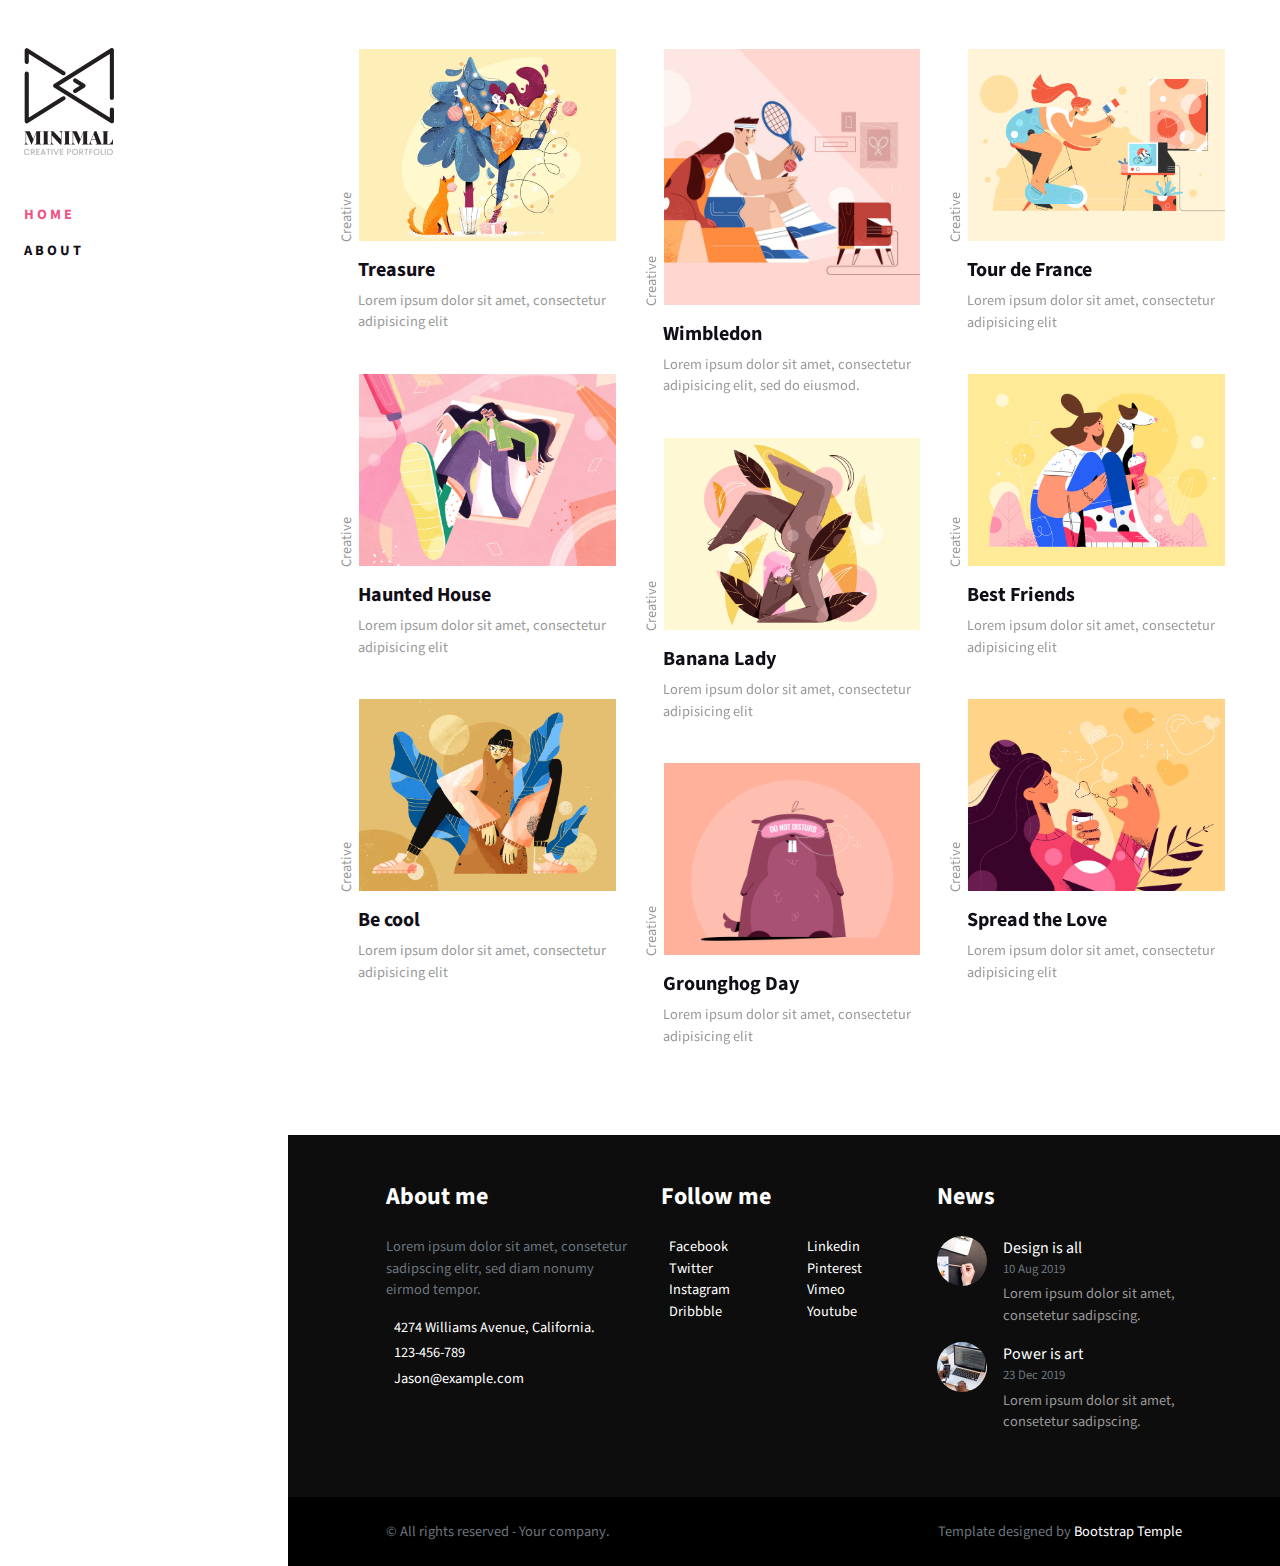
==== index.html @ 1a7828dc "Add files via upload" ====
<!DOCTYPE html>
<html>
  <head>
    <meta charset="utf-8">
    <meta http-equiv="X-UA-Compatible" content="IE=edge">
    <title>Minimal | Bootstrap portfolio template</title>
    <meta name="description" content="">
    <meta name="viewport" content="width=device-width, initial-scale=1">
    <meta name="robots" content="all,follow">
    <!-- Bootstrap CSS-->
    <link rel="stylesheet" href="vendor/bootstrap/css/bootstrap.min.css">
    <!-- Lightbox CSS-->
    <link rel="stylesheet" href="vendor/lightbox2/css/lightbox.min.css">
    <!-- Google fonts-->
    <link rel="stylesheet" href="https://fonts.googleapis.com/css?family=Source+Sans+Pro:400,700&amp;display=swap">
    <!-- theme stylesheet-->
    <link rel="stylesheet" href="css/style.default.css" id="theme-stylesheet">
    <!-- Custom stylesheet - for your changes-->
    <link rel="stylesheet" href="css/custom.css">
    <!-- Favicon-->
    <link rel="shortcut icon" href="img/favicon.png">
    <!-- Tweaks for older IEs--><!--[if lt IE 9]>
        <script src="https://oss.maxcdn.com/html5shiv/3.7.3/html5shiv.min.js"></script>
        <script src="https://oss.maxcdn.com/respond/1.4.2/respond.min.js"></script><![endif]-->
  </head>
  <body>
    <div class="sidebar">
      <div class="sidebar-inner d-flex flex-column">
        <div class="px-4 py-5"><a href="index.html"><img src="img/logo.svg" alt="" width="90"></a></div>
        <div class="sidebar-menu-holder flex-grow-1">
          <ul class="sidebar-menu list-unstyled">
            <li class="mb-2 pb-1">
              <!-- Link--><a class="sidebar-link h6 text-uppercase letter-spacing-2 font-weight-bold text-small active" href="index.html">Home</a>
            </li>
            <li class="mb-2 pb-1">
              <!-- Link--><a class="sidebar-link h6 text-uppercase letter-spacing-2 font-weight-bold text-small" href="about.html">About</a>
            </li>
          </ul>
        </div>
        <div class="px-4 py-3">
          <ul class="list-inline list-social mb-3">
            <li class="list-inline-item"><a class="reset-anchor" href="#"><i class="fab fa-facebook-f"></i></a></li>
            <li class="list-inline-item"><a class="reset-anchor" href="#"><i class="fab fa-twitter"></i></a></li>
            <li class="list-inline-item"><a class="reset-anchor" href="#"><i class="fab fa-instagram"></i></a></li>
            <li class="list-inline-item"><a class="reset-anchor" href="#"><i class="fab fa-linkedin"></i></a></li>
            <li class="list-inline-item"><a class="reset-anchor" href="#"><i class="fab fa-dribbble"></i></a></li>
            <li class="list-inline-item"><a class="reset-anchor" href="#"><i class="fas fa-envelope"></i></a></li>
          </ul>
        </div>
      </div>
    </div>
    <div class="page-holder">
      <div class="px-4 d-block d-lg-none">
        <!-- navbar-->
        <header class="header">
          <nav class="navbar navbar-expand-lg navbar-light px-0">
            <button class="navbar-toggler navbar-toggler-right text-sm text-uppercase" type="button" data-toggle="collapse" data-target="#navbarSupportedContent" aria-expanded="false" aria-label="Toggle navigation">
              <svg class="svg-icon svg-icon-heavy svg-icon-sm text-dark">
                <use xlink:href="#menu-hamburger-1"> </use>
              </svg>
            </button><a class="navbar-brand" href="index.html"><img src="img/logo.svg" alt="" width="50"></a>
          </nav>
        </header>
      </div>
      <div class="px-4 py-5">
        <div class="container-fluid">
          <div class="masonry-wrapper">
            <div class="col-lg-4 col-md-6 grid-item mb-4">
              <div class="listing-item">
                <div class="position-relative">
                  <ul class="list-inline listing-tags m-0">
                    <li class="list-inline-item"><a class="reset-anchor font-weight-normal text-gray text-small" href="detail.html">Creative</a></li>
                  </ul><a class="reset-anchor d-block listing-img-holder" href="detail.html"><img class="img-fluid" src="img/portfolio-1.jpg" alt="">
                    <p class="mb-0 text-primary small d-flex align-items-center listing-btn"> <span>Look inside</span>
                      <svg class="svg-icon text-primary svg-icon-sm ml-2">
                        <use xlink:href="#arrow-right-1"> </use>
                      </svg>
                    </p></a>
                </div>
                <div class="py-3"><a class="reset-anchor" href="detail.html">
                    <h2 class="h5 listing-item-heading">Treasure</h2></a>
                  <p class="text-small mb-0 listing-item-description">Lorem ipsum dolor sit amet, consectetur adipisicing elit</p>
                </div>
              </div>
            </div>
            <div class="col-lg-4 col-md-6 grid-item mb-4">
              <div class="listing-item">
                <div class="position-relative">
                  <ul class="list-inline listing-tags m-0">
                    <li class="list-inline-item"><a class="reset-anchor font-weight-normal text-gray text-small" href="detail.html">Creative</a></li>
                  </ul><a class="reset-anchor d-block listing-img-holder" href="detail.html"><img class="img-fluid" src="img/portfolio-2.jpg" alt="">
                    <p class="mb-0 text-primary small d-flex align-items-center listing-btn"> <span>Look inside</span>
                      <svg class="svg-icon text-primary svg-icon-sm ml-2">
                        <use xlink:href="#arrow-right-1"> </use>
                      </svg>
                    </p></a>
                </div>
                <div class="py-3"><a class="reset-anchor" href="detail.html">
                    <h2 class="h5 listing-item-heading">Wimbledon</h2></a>
                  <p class="text-small mb-0 listing-item-description">Lorem ipsum dolor sit amet, consectetur adipisicing elit, sed do eiusmod.</p>
                </div>
              </div>
            </div>
            <div class="col-lg-4 col-md-6 grid-item mb-4">
              <div class="listing-item">
                <div class="position-relative">
                  <ul class="list-inline listing-tags m-0">
                    <li class="list-inline-item"><a class="reset-anchor font-weight-normal text-gray text-small" href="detail.html">Creative</a></li>
                  </ul><a class="reset-anchor d-block listing-img-holder" href="detail.html"><img class="img-fluid" src="img/portfolio-3.jpg" alt="">
                    <p class="mb-0 text-primary small d-flex align-items-center listing-btn"> <span>Look inside</span>
                      <svg class="svg-icon text-primary svg-icon-sm ml-2">
                        <use xlink:href="#arrow-right-1"> </use>
                      </svg>
                    </p></a>
                </div>
                <div class="py-3"><a class="reset-anchor" href="detail.html">
                    <h2 class="h5 listing-item-heading">Tour de France</h2></a>
                  <p class="text-small mb-0 listing-item-description">Lorem ipsum dolor sit amet, consectetur adipisicing elit</p>
                </div>
              </div>
            </div>
            <div class="col-lg-4 col-md-6 grid-item mb-4">
              <div class="listing-item">
                <div class="position-relative">
                  <ul class="list-inline listing-tags m-0">
                    <li class="list-inline-item"><a class="reset-anchor font-weight-normal text-gray text-small" href="detail.html">Creative</a></li>
                  </ul><a class="reset-anchor d-block listing-img-holder" href="detail.html"><img class="img-fluid" src="img/portfolio-4.jpg" alt="">
                    <p class="mb-0 text-primary small d-flex align-items-center listing-btn"> <span>Look inside</span>
                      <svg class="svg-icon text-primary svg-icon-sm ml-2">
                        <use xlink:href="#arrow-right-1"> </use>
                      </svg>
                    </p></a>
                </div>
                <div class="py-3"><a class="reset-anchor" href="detail.html">
                    <h2 class="h5 listing-item-heading">Haunted House</h2></a>
                  <p class="text-small mb-0 listing-item-description">Lorem ipsum dolor sit amet, consectetur adipisicing elit</p>
                </div>
              </div>
            </div>
            <div class="col-lg-4 col-md-6 grid-item mb-4">
              <div class="listing-item">
                <div class="position-relative">
                  <ul class="list-inline listing-tags m-0">
                    <li class="list-inline-item"><a class="reset-anchor font-weight-normal text-gray text-small" href="detail.html">Creative</a></li>
                  </ul><a class="reset-anchor d-block listing-img-holder" href="detail.html"><img class="img-fluid" src="img/portfolio-5.jpg" alt="">
                    <p class="mb-0 text-primary small d-flex align-items-center listing-btn"> <span>Look inside</span>
                      <svg class="svg-icon text-primary svg-icon-sm ml-2">
                        <use xlink:href="#arrow-right-1"> </use>
                      </svg>
                    </p></a>
                </div>
                <div class="py-3"><a class="reset-anchor" href="detail.html">
                    <h2 class="h5 listing-item-heading">Best Friends</h2></a>
                  <p class="text-small mb-0 listing-item-description">Lorem ipsum dolor sit amet, consectetur adipisicing elit</p>
                </div>
              </div>
            </div>
            <div class="col-lg-4 col-md-6 grid-item mb-4">
              <div class="listing-item">
                <div class="position-relative">
                  <ul class="list-inline listing-tags m-0">
                    <li class="list-inline-item"><a class="reset-anchor font-weight-normal text-gray text-small" href="detail.html">Creative</a></li>
                  </ul><a class="reset-anchor d-block listing-img-holder" href="detail.html"><img class="img-fluid" src="img/portfolio-6.jpg" alt="">
                    <p class="mb-0 text-primary small d-flex align-items-center listing-btn"> <span>Look inside</span>
                      <svg class="svg-icon text-primary svg-icon-sm ml-2">
                        <use xlink:href="#arrow-right-1"> </use>
                      </svg>
                    </p></a>
                </div>
                <div class="py-3"><a class="reset-anchor" href="detail.html">
                    <h2 class="h5 listing-item-heading">Banana Lady</h2></a>
                  <p class="text-small mb-0 listing-item-description">Lorem ipsum dolor sit amet, consectetur adipisicing elit</p>
                </div>
              </div>
            </div>
            <div class="col-lg-4 col-md-6 grid-item mb-4">
              <div class="listing-item">
                <div class="position-relative">
                  <ul class="list-inline listing-tags m-0">
                    <li class="list-inline-item"><a class="reset-anchor font-weight-normal text-gray text-small" href="detail.html">Creative</a></li>
                  </ul><a class="reset-anchor d-block listing-img-holder" href="detail.html"><img class="img-fluid" src="img/portfolio-7.jpg" alt="">
                    <p class="mb-0 text-primary small d-flex align-items-center listing-btn"> <span>Look inside</span>
                      <svg class="svg-icon text-primary svg-icon-sm ml-2">
                        <use xlink:href="#arrow-right-1"> </use>
                      </svg>
                    </p></a>
                </div>
                <div class="py-3"><a class="reset-anchor" href="detail.html">
                    <h2 class="h5 listing-item-heading">Be cool</h2></a>
                  <p class="text-small mb-0 listing-item-description">Lorem ipsum dolor sit amet, consectetur adipisicing elit</p>
                </div>
              </div>
            </div>
            <div class="col-lg-4 col-md-6 grid-item mb-4">
              <div class="listing-item">
                <div class="position-relative">
                  <ul class="list-inline listing-tags m-0">
                    <li class="list-inline-item"><a class="reset-anchor font-weight-normal text-gray text-small" href="detail.html">Creative</a></li>
                  </ul><a class="reset-anchor d-block listing-img-holder" href="detail.html"><img class="img-fluid" src="img/portfolio-8.jpg" alt="">
                    <p class="mb-0 text-primary small d-flex align-items-center listing-btn"> <span>Look inside</span>
                      <svg class="svg-icon text-primary svg-icon-sm ml-2">
                        <use xlink:href="#arrow-right-1"> </use>
                      </svg>
                    </p></a>
                </div>
                <div class="py-3"><a class="reset-anchor" href="detail.html">
                    <h2 class="h5 listing-item-heading">Spread the Love</h2></a>
                  <p class="text-small mb-0 listing-item-description">Lorem ipsum dolor sit amet, consectetur adipisicing elit</p>
                </div>
              </div>
            </div>
            <div class="col-lg-4 col-md-6 grid-item mb-4">
              <div class="listing-item">
                <div class="position-relative">
                  <ul class="list-inline listing-tags m-0">
                    <li class="list-inline-item"><a class="reset-anchor font-weight-normal text-gray text-small" href="detail.html">Creative</a></li>
                  </ul><a class="reset-anchor d-block listing-img-holder" href="detail.html"><img class="img-fluid" src="img/portfolio-9.jpg" alt="">
                    <p class="mb-0 text-primary small d-flex align-items-center listing-btn"> <span>Look inside</span>
                      <svg class="svg-icon text-primary svg-icon-sm ml-2">
                        <use xlink:href="#arrow-right-1"> </use>
                      </svg>
                    </p></a>
                </div>
                <div class="py-3"><a class="reset-anchor" href="detail.html">
                    <h2 class="h5 listing-item-heading">Grounghog Day</h2></a>
                  <p class="text-small mb-0 listing-item-description">Lorem ipsum dolor sit amet, consectetur adipisicing elit</p>
                </div>
              </div>
            </div>
          </div>
        </div>
      </div>
      <footer class="text-muted" style="background: #0d0d0d">
        <div class="container-fluid py-5">
          <div class="row">
            <div class="col-lg-10 mx-auto">
              <div class="row">
                <div class="col-lg-4 mb-4 mb-lg-0">
                  <h2 class="h4 text-white mb-4">About me</h2>
                  <p class="text-small">Lorem ipsum dolor sit amet, consetetur sadipscing elitr, sed diam nonumy eirmod tempor.</p>
                  <ul class="list-unstyled text-small mb-0 text-white">
                    <li class="mb-1"><a class="reset-anchor" href="#"> <i class="fas fa-globe-americas text-muted mr-2 fa-fw"></i>4274  Williams Avenue, California.</a></li>
                    <li class="mb-1"><a class="reset-anchor" href="#"> <i class="fas fa-mobile text-muted mr-2 fa-fw"></i>123-456-789</a></li>
                    <li class="mb-1"><a class="reset-anchor" href="#"> <i class="fas fa-envelope text-muted mr-2 fa-fw"></i>Jason@example.com</a></li>
                  </ul>
                </div>
                <div class="col-lg-4 mb-4 mb-lg-0">               
                  <h2 class="h4 text-white mb-4">Follow me</h2>
                  <ul class="list-inline">
                    <div class="row text-white text-small">
                      <div class="col-6">
                        <ul class="list-unstyled">
                          <li><a class="reset-anchor" href="#"><i class="fab fa-facebook-f mr-2 mb-2 fa-fw"></i>Facebook</a></li>
                          <li><a class="reset-anchor" href="#"><i class="fab fa-twitter mr-2 mb-2 fa-fw"></i>Twitter</a></li>
                          <li><a class="reset-anchor" href="#"><i class="fab fa-instagram mr-2 mb-2 fa-fw"></i>Instagram</a></li>
                          <li><a class="reset-anchor" href="#"><i class="fab fa-dribbble mr-2 mb-2 fa-fw"></i>Dribbble</a></li>
                        </ul>
                      </div>
                      <div class="col-6">
                        <ul class="list-unstyled">
                          <li><a class="reset-anchor" href="#"><i class="fab fa-linkedin-in mr-2 mb-2 fa-fw"></i>Linkedin</a></li>
                          <li><a class="reset-anchor" href="#"><i class="fab fa-pinterest mr-2 mb-2 fa-fw"></i>Pinterest</a></li>
                          <li><a class="reset-anchor" href="#"><i class="fab fa-vimeo mr-2 mb-2 fa-fw"></i>Vimeo</a></li>
                          <li><a class="reset-anchor" href="#"><i class="fab fa-youtube mr-2 mb-2 fa-fw"></i>Youtube</a></li>
                        </ul>
                      </div>
                    </div>
                  </ul>
                </div>
                <div class="col-lg-4 mb-4 mb-lg-0">
                  <h2 class="h4 text-white mb-4">News</h2>
                  <ul class="list-unstyled mb-0">
                    <li><a class="reset-anchor" href="#"> 
                        <div class="media"><img class="rounded-circle" src="img/news-1.jpg" alt="" width="50">
                          <div class="ml-3 media-body">
                            <p class="text-white mb-0">Design is all</p>
                            <p class="small mb-1">10 Aug 2019</p>
                            <p class="text-gray text-small">Lorem ipsum dolor sit amet, consetetur sadipscing.</p>
                          </div>
                        </div></a></li>
                    <li><a class="reset-anchor" href="#"> 
                        <div class="media"><img class="rounded-circle" src="img/news-2.jpg" alt="" width="50">
                          <div class="ml-3 media-body">
                            <p class="text-white mb-0">Power is art</p>
                            <p class="small mb-1">23 Dec 2019</p>
                            <p class="text-gray text-small">Lorem ipsum dolor sit amet, consetetur sadipscing.</p>
                          </div>
                        </div></a></li>
                  </ul>
                </div>
              </div>
            </div>
          </div>
        </div>
        <div class="bg-dark py-4">
          <div class="container-fluid">
            <div class="row">
              <div class="col-lg-10 mx-auto">
                <div class="row text-white">
                  <div class="col-md-6 text-center text-md-left">
                    <p class="text-small mb-3 mb-md-0"><span class="text-muted">&copy; All rights reserved - Your company.</span></p>
                  </div>
                  <div class="col-md-6 text-center text-md-right">
                    <p class="text-small mb-0">
                      <!-- You are completely free to use this template for your personal use or as a work for your client as long as you keep the link at the template footer pointing to our partner and us.-->
                      <!-- If you would prefer removing the backlink from the theme footer, please purchase the attribution-free license at the theme page at https://bootstraptemple.com.                            --><span class="text-muted">Template designed by </span><a class="reset-anchor" href="https://bootstraptemple.com/p/minimal-bootstrap-creative-portfolio">Bootstrap Temple</a>
                    </p>
                  </div>
                </div>
              </div>
            </div>
          </div>
        </div>
      </footer>
    </div>
    <!-- JavaScript files-->
    <script src="vendor/jquery/jquery.min.js"></script>
    <script src="vendor/bootstrap/js/bootstrap.bundle.min.js"></script>
    <script src="vendor/masonry-layout/masonry.pkgd.min.js"></script>
    <script src="vendor/imagesloaded/imagesloaded.pkgd.min.js"></script>
    <script src="vendor/lightbox2/js/lightbox.min.js"></script>
    <script src="js/front.js"></script>
    <script>
      // ------------------------------------------------------- //
      //   Inject SVG Sprite - 
      //   see more here 
      //   https://css-tricks.com/ajaxing-svg-sprite/
      // ------------------------------------------------------ //
      function injectSvgSprite(path) {
      
          var ajax = new XMLHttpRequest();
          ajax.open("GET", path, true);
          ajax.send();
          ajax.onload = function(e) {
          var div = document.createElement("div");
          div.className = 'd-none';
          div.innerHTML = ajax.responseText;
          document.body.insertBefore(div, document.body.childNodes[0]);
          }
      }
      // this is set to BootstrapTemple website as you cannot 
      // inject local SVG sprite (using only 'icons/orion-svg-sprite.svg' path)
      // while using file:// protocol
      // pls don't forget to change to your domain :)
      injectSvgSprite('https://bootstraptemple.com/files/icons/orion-svg-sprite.svg'); 
      
    </script>
    <!-- FontAwesome CSS - loading as last, so it doesn't block rendering-->
    <link rel="stylesheet" href="https://use.fontawesome.com/releases/v5.7.1/css/all.css" integrity="sha384-fnmOCqbTlWIlj8LyTjo7mOUStjsKC4pOpQbqyi7RrhN7udi9RwhKkMHpvLbHG9Sr" crossorigin="anonymous">
  </body>
</html>
---- css/style.default.css ----
/*
=========================================
=========================================

   Minimal | Bootstrap portfolio template

=========================================
========================================= */
/*
*
* ==========================================
* GENERAL
* ==========================================
*
*/
.text-small {
  font-size: 0.9rem !important;
}

body {
  overflow-x: hidden;
}

.page-holder {
  width: calc(100% - $sidebar-width);
  margin-left: 18rem;
  min-height: 100vh;
  -webkit-transition: all 0.3s linear;
  transition: all 0.3s linear;
}

@media (max-width: 991.98px) {
  .page-holder {
    width: 100%;
    margin-left: 0;
  }
}

.page-holder.active {
  width: calc(100% - $sidebar-width);
  margin-left: 18rem;
}

/*
*
* ==========================================
* SIDEBAR
* ==========================================
*
*/
.sidebar {
  width: 18rem;
  height: 100vh;
  height: calc(var(--vh, 1vh) * 100);
  position: fixed;
  top: 0;
  left: 0;
  -webkit-transition: all 0.3s linear;
  transition: all 0.3s linear;
}

.sidebar-inner {
  width: 100%;
  height: 100%;
  background: white;
}

@media (max-width: 991.98px) {
  .sidebar {
    margin-left: -18rem;
  }
}

.sidebar.active {
  margin-left: 0;
}

.sidebar-link {
  padding: 0.7rem 1.5rem 0.2rem;
  color: #120e18;
  border-bottom-right-radius: 0;
  -webkit-transition: all 0.3s;
  transition: all 0.3s;
  position: relative;
}

.sidebar-link.active {
  color: #ef5285;
}

.sidebar-link.active, .sidebar-link.active:hover, .sidebar-link.active:focus {
  text-decoration: none;
}

.sidebar-link:hover, .sidebar-link:focus {
  text-decoration: none;
  background: white;
}

.listing-item {
  padding-left: 1rem;
}

.listing-item-description {
  color: #999;
}

.listing-item-heading {
  -webkit-transition: all 0.3s;
  transition: all 0.3s;
}

.listing-item .listing-tags {
  -webkit-transform: rotate(-90deg);
  transform: rotate(-90deg);
  -webkit-transform-origin: bottom left;
  transform-origin: bottom left;
  position: absolute;
  bottom: 0;
  left: 0;
}

.listing-item:hover .listing-img-holder::before {
  border: 10px solid white;
}

.listing-item:hover .listing-item-heading {
  color: #ef5285;
}

.listing-item:hover .listing-btn {
  -webkit-transform: none;
  transform: none;
  opacity: 1;
}

.listing-img-holder {
  position: relative;
}

.listing-img-holder::before {
  content: '';
  display: block;
  position: absolute;
  top: 0;
  right: 0;
  bottom: 0;
  left: 0;
  border: 1px solid white;
  -webkit-transition: all 0.3s;
  transition: all 0.3s;
}

.listing-img-holder .listing-btn {
  position: absolute;
  bottom: -1rem;
  right: 0.5rem;
  opacity: 0;
  -webkit-transition: all 0.3s;
  transition: all 0.3s;
  -webkit-transform: translate(-0.5rem, 0.5rem);
  transform: translate(-0.5rem, 0.5rem);
}

.social-share-link {
  border-radius: 30rem;
  background: #f8f9fa;
  height: 40px;
  padding: 0 16px 0 5px;
  display: block;
  display: -webkit-box;
  display: flex;
  -webkit-box-align: center;
  align-items: center;
  text-transform: uppercase;
  font-weight: bold;
  font-size: 0.9rem;
}

.social-share-link i {
  width: 30px;
  height: 30px;
  border-radius: 50%;
  background: white;
  display: -webkit-box;
  display: flex;
  -webkit-box-align: center;
  align-items: center;
  -webkit-box-pack: center;
  justify-content: center;
  font-weight: normal;
}

.social-share-link:hover {
  color: #fff;
}

.social-share-link.facebook:hover {
  background: #3b5999;
  color: #fff;
}

.social-share-link.facebook:hover i {
  color: #3b5999;
}

.social-share-link.twitter:hover {
  background: #55acee;
  color: #fff;
}

.social-share-link.twitter:hover i {
  color: #55acee;
}

.social-share-link.instagram:hover {
  background: #e4405f;
  color: #fff;
}

.social-share-link.instagram:hover i {
  color: #e4405f;
}

strong {
  font-weight: 700;
}

/*
* ===================================================
*    Custom Orion Icons
* ===================================================
*/
.svg-icon {
  width: 32px;
  height: 32px;
  vertical-align: text-bottom;
  stroke: currentColor;
  stroke-width: 3;
  --layer1: currentColor;
  --layer2: currentColor;
  --layer3: currentColor;
}

.svg-icon.svg-icon-light {
  stroke-width: 2;
}

.svg-icon.svg-icon-heavy {
  stroke-width: 4;
}

.svg-icon-big {
  width: 64px;
  height: 64px;
}

.svg-icon-sm {
  width: 24px;
  height: 24px;
}

/*
* ===================================================
*    Custom Bootstrapious Utils
* ===================================================
*/
/*
   Text utils
   ------------------------
*/
.text-uppercase {
  text-transform: uppercase;
  letter-spacing: 0.1em;
  letter-spacing: .1em;
}

.text-sm {
  font-size: 0.875rem;
}

.text-base {
  font-size: 1rem;
}

.text-lg {
  font-size: 1.25rem;
}

.text-shadow {
  text-shadow: 2px 2px 2px rgba(0, 0, 0, 0.1);
}

.text-shadow-primary {
  text-shadow: 2px 2px 2px rgba(239, 82, 133, 0.1);
}

.text-decoration-underline {
  text-decoration: underline;
}

.text-inherit {
  color: inherit;
}

/*
    Rounded corners - lg, sm
   ------------------------
*/
.rounded-lg {
  border-radius: 0.3rem;
}

.rounded-sm {
  border-radius: 0.2rem;
}

.rounded-xl {
  border-radius: 10rem;
}

/*
    Responsive borders - border-[breakpoint]
   ------------------------
*/
.border {
  border: 1px solid #dee2e6 !important;
}

@media (min-width: 576px) {
  .border-sm {
    border: 1px solid #dee2e6 !important;
  }
}

@media (min-width: 768px) {
  .border-md {
    border: 1px solid #dee2e6 !important;
  }
}

@media (min-width: 992px) {
  .border-lg {
    border: 1px solid #dee2e6 !important;
  }
}

@media (min-width: 1200px) {
  .border-xl {
    border: 1px solid #dee2e6 !important;
  }
}

/*
    Opacity helpers - .opacity-[1-9]
    ------------------------
*/
.opacity-1 {
  opacity: 0.1;
}

.opacity-2 {
  opacity: 0.2;
}

.opacity-3 {
  opacity: 0.3;
}

.opacity-4 {
  opacity: 0.4;
}

.opacity-5 {
  opacity: 0.5;
}

.opacity-6 {
  opacity: 0.6;
}

.opacity-7 {
  opacity: 0.7;
}

.opacity-8 {
  opacity: 0.8;
}

.opacity-9 {
  opacity: 0.9;
}

.opacity-10 {
  opacity: 1;
}

/*
    Z-index helpers - .z-index-[10-50]
    ------------------------
*/
.z-index-10 {
  z-index: 10;
}

.z-index-20 {
  z-index: 20;
}

.z-index-30 {
  z-index: 30;
}

.z-index-40 {
  z-index: 40;
}

.z-index-50 {
  z-index: 50;
}

/*
     Letter spacing helpers - .letter-spacing-[0-5]
    ------------------------
*/
.letter-spacing-0 {
  letter-spacing: 0 !important;
}

.letter-spacing-1 {
  letter-spacing: 0.1em;
}

.letter-spacing-2 {
  letter-spacing: 0.2em;
}

.letter-spacing-3 {
  letter-spacing: 0.3em;
}

.letter-spacing-4 {
  letter-spacing: 0.4em;
}

.letter-spacing-5 {
  letter-spacing: 0.5em;
}

/*
     Colours and backgrounds
    ------------------------
*/
.text-hover-primary {
  -webkit-transition: all 0.2s ease-in-out;
  transition: all 0.2s ease-in-out;
}

.text-hover-primary:focus, .text-hover-primary:hover {
  color: #ef5285 !important;
}

a.text-hover-primary {
  -webkit-transition: all 0.2s ease-in-out;
  transition: all 0.2s ease-in-out;
}

a.text-hover-primary:focus, a.text-hover-primary:hover {
  color: #ef5285 !important;
}

.bg-primary-light {
  background-color: #fdeaf0;
}

.border-primary {
  border-color: #ef5285 !important;
}

.text-hover-secondary {
  -webkit-transition: all 0.2s ease-in-out;
  transition: all 0.2s ease-in-out;
}

.text-hover-secondary:focus, .text-hover-secondary:hover {
  color: #6c757d !important;
}

a.text-hover-secondary {
  -webkit-transition: all 0.2s ease-in-out;
  transition: all 0.2s ease-in-out;
}

a.text-hover-secondary:focus, a.text-hover-secondary:hover {
  color: #6c757d !important;
}

.bg-secondary-light {
  background-color: #edeeef;
}

.border-secondary {
  border-color: #6c757d !important;
}

.text-hover-success {
  -webkit-transition: all 0.2s ease-in-out;
  transition: all 0.2s ease-in-out;
}

.text-hover-success:focus, .text-hover-success:hover {
  color: #28a745 !important;
}

a.text-hover-success {
  -webkit-transition: all 0.2s ease-in-out;
  transition: all 0.2s ease-in-out;
}

a.text-hover-success:focus, a.text-hover-success:hover {
  color: #28a745 !important;
}

.bg-success-light {
  background-color: #e5f4e9;
}

.border-success {
  border-color: #28a745 !important;
}

.text-hover-info {
  -webkit-transition: all 0.2s ease-in-out;
  transition: all 0.2s ease-in-out;
}

.text-hover-info:focus, .text-hover-info:hover {
  color: #17a2b8 !important;
}

a.text-hover-info {
  -webkit-transition: all 0.2s ease-in-out;
  transition: all 0.2s ease-in-out;
}

a.text-hover-info:focus, a.text-hover-info:hover {
  color: #17a2b8 !important;
}

.bg-info-light {
  background-color: #e3f4f6;
}

.border-info {
  border-color: #17a2b8 !important;
}

.text-hover-warning {
  -webkit-transition: all 0.2s ease-in-out;
  transition: all 0.2s ease-in-out;
}

.text-hover-warning:focus, .text-hover-warning:hover {
  color: #ffc107 !important;
}

a.text-hover-warning {
  -webkit-transition: all 0.2s ease-in-out;
  transition: all 0.2s ease-in-out;
}

a.text-hover-warning:focus, a.text-hover-warning:hover {
  color: #ffc107 !important;
}

.bg-warning-light {
  background-color: #fff8e1;
}

.border-warning {
  border-color: #ffc107 !important;
}

.text-hover-danger {
  -webkit-transition: all 0.2s ease-in-out;
  transition: all 0.2s ease-in-out;
}

.text-hover-danger:focus, .text-hover-danger:hover {
  color: #dc3545 !important;
}

a.text-hover-danger {
  -webkit-transition: all 0.2s ease-in-out;
  transition: all 0.2s ease-in-out;
}

a.text-hover-danger:focus, a.text-hover-danger:hover {
  color: #dc3545 !important;
}

.bg-danger-light {
  background-color: #fbe7e9;
}

.border-danger {
  border-color: #dc3545 !important;
}

.text-hover-light {
  -webkit-transition: all 0.2s ease-in-out;
  transition: all 0.2s ease-in-out;
}

.text-hover-light:focus, .text-hover-light:hover {
  color: #f8f9fa !important;
}

a.text-hover-light {
  -webkit-transition: all 0.2s ease-in-out;
  transition: all 0.2s ease-in-out;
}

a.text-hover-light:focus, a.text-hover-light:hover {
  color: #f8f9fa !important;
}

.bg-light-light {
  background-color: #fefefe;
}

.border-light {
  border-color: #f8f9fa !important;
}

.text-hover-dark {
  -webkit-transition: all 0.2s ease-in-out;
  transition: all 0.2s ease-in-out;
}

.text-hover-dark:focus, .text-hover-dark:hover {
  color: #000 !important;
}

a.text-hover-dark {
  -webkit-transition: all 0.2s ease-in-out;
  transition: all 0.2s ease-in-out;
}

a.text-hover-dark:focus, a.text-hover-dark:hover {
  color: #000 !important;
}

.bg-dark-light {
  background-color: #e0e0e0;
}

.border-dark {
  border-color: #000 !important;
}

.bg-gray-100 {
  background: #f8f9fa !important;
}

.text-gray-100 {
  color: #f8f9fa;
}

.bg-gray-200 {
  background: #e9ecef !important;
}

.text-gray-200 {
  color: #e9ecef;
}

.bg-gray-300 {
  background: #dee2e6 !important;
}

.text-gray-300 {
  color: #dee2e6;
}

.bg-gray-400 {
  background: #ced4da !important;
}

.text-gray-400 {
  color: #ced4da;
}

.bg-gray-500 {
  background: #adb5bd !important;
}

.text-gray-500 {
  color: #adb5bd;
}

.bg-gray-600 {
  background: #6c757d !important;
}

.text-gray-600 {
  color: #6c757d;
}

.bg-gray-700 {
  background: #495057 !important;
}

.text-gray-700 {
  color: #495057;
}

.bg-gray-800 {
  background: #343a40 !important;
}

.text-gray-800 {
  color: #343a40;
}

.bg-gray-900 {
  background: #212529 !important;
}

.text-gray-900 {
  color: #212529;
}

.badge-primary-light {
  color: #ef5285;
  background-color: #fdeaf0;
}

.badge-secondary-light {
  color: #6c757d;
  background-color: #edeeef;
}

.badge-success-light {
  color: #28a745;
  background-color: #e5f4e9;
}

.badge-info-light {
  color: #17a2b8;
  background-color: #e3f4f6;
}

.badge-warning-light {
  color: #ffc107;
  background-color: #fff8e1;
}

.badge-danger-light {
  color: #dc3545;
  background-color: #fbe7e9;
}

.badge-light-light {
  color: #f8f9fa;
  background-color: #fefefe;
}

.badge-dark-light {
  color: #000;
  background-color: #e0e0e0;
}

/*
     Transparent overlays
    ------------------------
*/
.overlay-content {
  position: relative;
  z-index: 20;
}

@media (min-width: 576px) {
  .light-overlay-sm,
  .overlay-hover-light-sm {
    position: relative;
  }
  .light-overlay-sm::after,
  .overlay-hover-light-sm::after {
    position: absolute;
    top: 0;
    left: 0;
    width: 100%;
    height: 100%;
    content: ' ';
    background: #fff;
  }
}

@media (min-width: 576px) {
  .overlay-hover-light-sm::after {
    -webkit-transition: opacity 0.15s linear;
    transition: opacity 0.15s linear;
    opacity: 0;
  }
}

@media (min-width: 576px) {
  .light-overlay-sm::after,
  .overlay-hover-light-sm:hover::after {
    opacity: .4;
  }
}

@media (min-width: 576px) {
  .light-overlay-sm-0::after,
  .overlay-hover-light-sm-0:hover::after {
    display: none;
  }
}

.dark-overlay-sm {
  position: relative;
}

@media (min-width: 576px) {
  .dark-overlay-sm::after {
    position: absolute;
    top: 0;
    left: 0;
    width: 100%;
    height: 100%;
    content: ' ';
    opacity: .4;
    background: #000;
  }
}

@media (min-width: 576px) {
  .dark-overlay-sm-0::after {
    display: none;
  }
}

@media (min-width: 768px) {
  .light-overlay-md,
  .overlay-hover-light-md {
    position: relative;
  }
  .light-overlay-md::after,
  .overlay-hover-light-md::after {
    position: absolute;
    top: 0;
    left: 0;
    width: 100%;
    height: 100%;
    content: ' ';
    background: #fff;
  }
}

@media (min-width: 768px) {
  .overlay-hover-light-md::after {
    -webkit-transition: opacity 0.15s linear;
    transition: opacity 0.15s linear;
    opacity: 0;
  }
}

@media (min-width: 768px) {
  .light-overlay-md::after,
  .overlay-hover-light-md:hover::after {
    opacity: .4;
  }
}

@media (min-width: 768px) {
  .light-overlay-md-0::after,
  .overlay-hover-light-md-0:hover::after {
    display: none;
  }
}

.dark-overlay-md {
  position: relative;
}

@media (min-width: 768px) {
  .dark-overlay-md::after {
    position: absolute;
    top: 0;
    left: 0;
    width: 100%;
    height: 100%;
    content: ' ';
    opacity: .4;
    background: #000;
  }
}

@media (min-width: 768px) {
  .dark-overlay-md-0::after {
    display: none;
  }
}

@media (min-width: 992px) {
  .light-overlay-lg,
  .overlay-hover-light-lg {
    position: relative;
  }
  .light-overlay-lg::after,
  .overlay-hover-light-lg::after {
    position: absolute;
    top: 0;
    left: 0;
    width: 100%;
    height: 100%;
    content: ' ';
    background: #fff;
  }
}

@media (min-width: 992px) {
  .overlay-hover-light-lg::after {
    -webkit-transition: opacity 0.15s linear;
    transition: opacity 0.15s linear;
    opacity: 0;
  }
}

@media (min-width: 992px) {
  .light-overlay-lg::after,
  .overlay-hover-light-lg:hover::after {
    opacity: .4;
  }
}

@media (min-width: 992px) {
  .light-overlay-lg-0::after,
  .overlay-hover-light-lg-0:hover::after {
    display: none;
  }
}

.dark-overlay-lg {
  position: relative;
}

@media (min-width: 992px) {
  .dark-overlay-lg::after {
    position: absolute;
    top: 0;
    left: 0;
    width: 100%;
    height: 100%;
    content: ' ';
    opacity: .4;
    background: #000;
  }
}

@media (min-width: 992px) {
  .dark-overlay-lg-0::after {
    display: none;
  }
}

@media (min-width: 1200px) {
  .light-overlay-xl,
  .overlay-hover-light-xl {
    position: relative;
  }
  .light-overlay-xl::after,
  .overlay-hover-light-xl::after {
    position: absolute;
    top: 0;
    left: 0;
    width: 100%;
    height: 100%;
    content: ' ';
    background: #fff;
  }
}

@media (min-width: 1200px) {
  .overlay-hover-light-xl::after {
    -webkit-transition: opacity 0.15s linear;
    transition: opacity 0.15s linear;
    opacity: 0;
  }
}

@media (min-width: 1200px) {
  .light-overlay-xl::after,
  .overlay-hover-light-xl:hover::after {
    opacity: .4;
  }
}

@media (min-width: 1200px) {
  .light-overlay-xl-0::after,
  .overlay-hover-light-xl-0:hover::after {
    display: none;
  }
}

.dark-overlay-xl {
  position: relative;
}

@media (min-width: 1200px) {
  .dark-overlay-xl::after {
    position: absolute;
    top: 0;
    left: 0;
    width: 100%;
    height: 100%;
    content: ' ';
    opacity: .4;
    background: #000;
  }
}

@media (min-width: 1200px) {
  .dark-overlay-xl-0::after {
    display: none;
  }
}

.light-overlay,
.overlay-hover-light {
  position: relative;
}

.light-overlay::after,
.overlay-hover-light::after {
  position: absolute;
  top: 0;
  left: 0;
  width: 100%;
  height: 100%;
  content: ' ';
  background: #fff;
}

.overlay-hover-light::after {
  -webkit-transition: opacity 0.15s linear;
  transition: opacity 0.15s linear;
  opacity: 0;
}

.light-overlay::after,
.overlay-hover-light:hover::after {
  opacity: .4;
}

.light-overlay-0::after,
.overlay-hover-light-0:hover::after {
  display: none;
}

.dark-overlay {
  position: relative;
}

.dark-overlay::after {
  position: absolute;
  top: 0;
  left: 0;
  width: 100%;
  height: 100%;
  content: ' ';
  opacity: .4;
  background: #000;
}

.dark-overlay-0::after {
  display: none;
}

/*
     Other
    ------------------------
*/
.overflow-visible {
  overflow: visible !important;
}

.shadow-0 {
  box-shadow: none !important;
}

.reset-anchor {
  color: inherit;
  -webkit-transition: all 0.3s;
  transition: all 0.3s;
}

.reset-anchor:hover, .reset-anchor:focus {
  color: #ef5285;
  text-decoration: none;
}

.text-gray {
  color: #999 !important;
}

/*

=====================
STYLE SWITCHER FOR DEMO
=====================

*/
#style-switch-button {
  position: fixed;
  bottom: 120px;
  left: 0px;
  border-radius: 0;
  z-index: 2;
}

#style-switch {
  width: 300px;
  padding: 20px;
  position: fixed;
  bottom: 160px;
  left: 0;
  background: #fff;
  border: solid 1px #ced4da;
  z-index: 2000;
}

#style-switch h4 {
  color: #495057;
}

/* ========================================= 
   
      THEMING OF THE BOOTSTRAP COMPONENTS           

   ========================================= 
   
    1 - NAVBAR
    2 - BUTTONS
    3 - TYPE
    4 - PAGINATION
    5 - UTILITIES
    6 - FORMS
    7 - CODE
    8 - NAV
    9 - CARD
    10 - DROPDOWNS
   
*/
/*
 * 1. NAVBAR
 */
.navbar {
  padding: 0.5rem 1rem;
}

.navbar-brand {
  display: inline-block;
  padding-top: 0.3125rem;
  padding-bottom: 0.3125rem;
  margin-right: 1rem;
  font-size: 1.25rem;
}

.navbar-toggler {
  padding: 0.25rem 0.75rem;
  font-size: 0.875rem;
  line-height: 1;
  border: 1px solid transparent;
  border-radius: 0.25rem;
}

.navbar-light .navbar-brand {
  color: rgba(0, 0, 0, 0.9);
}

.navbar-light .navbar-brand:hover, .navbar-light .navbar-brand:focus {
  color: rgba(0, 0, 0, 0.9);
}

.navbar-light .navbar-nav .nav-link {
  color: rgba(0, 0, 0, 0.5);
}

.navbar-light .navbar-nav .nav-link:hover, .navbar-light .navbar-nav .nav-link:focus {
  color: rgba(0, 0, 0, 0.7);
}

.navbar-light .navbar-nav .nav-link.disabled {
  color: rgba(0, 0, 0, 0.3);
}

.navbar-light .navbar-nav .show > .nav-link,
.navbar-light .navbar-nav .active > .nav-link,
.navbar-light .navbar-nav .nav-link.show,
.navbar-light .navbar-nav .nav-link.active {
  color: rgba(0, 0, 0, 0.9);
}

.navbar-light .navbar-toggler {
  color: rgba(0, 0, 0, 0.5);
  border-color: transparent;
}

.navbar-light .navbar-toggler-icon {
  background-image: url("data:image/svg+xml;charset=utf8,%3Csvg viewBox='0 0 30 30' xmlns='http://www.w3.org/2000/svg'%3E%3Cpath stroke='rgba(0, 0, 0, 0.5)' stroke-width='2' stroke-linecap='round' stroke-miterlimit='10' d='M4 7h22M4 15h22M4 23h22'/%3E%3C/svg%3E");
}

.navbar-light .navbar-text {
  color: rgba(0, 0, 0, 0.5);
}

.navbar-dark .navbar-brand {
  color: #fff;
}

.navbar-dark .navbar-brand:hover, .navbar-dark .navbar-brand:focus {
  color: #fff;
}

.navbar-dark .navbar-nav .nav-link {
  color: rgba(255, 255, 255, 0.5);
}

.navbar-dark .navbar-nav .nav-link:hover, .navbar-dark .navbar-nav .nav-link:focus {
  color: rgba(255, 255, 255, 0.75);
}

.navbar-dark .navbar-nav .nav-link.disabled {
  color: rgba(255, 255, 255, 0.25);
}

.navbar-dark .navbar-nav .show > .nav-link,
.navbar-dark .navbar-nav .active > .nav-link,
.navbar-dark .navbar-nav .nav-link.show,
.navbar-dark .navbar-nav .nav-link.active {
  color: #fff;
}

.navbar-dark .navbar-toggler {
  color: rgba(255, 255, 255, 0.5);
  border-color: rgba(255, 255, 255, 0.1);
}

.navbar-dark .navbar-toggler-icon {
  background-image: url("data:image/svg+xml;charset=utf8,%3Csvg viewBox='0 0 30 30' xmlns='http://www.w3.org/2000/svg'%3E%3Cpath stroke='rgba(255, 255, 255, 0.5)' stroke-width='2' stroke-linecap='round' stroke-miterlimit='10' d='M4 7h22M4 15h22M4 23h22'/%3E%3C/svg%3E");
}

.navbar-dark .navbar-text {
  color: rgba(255, 255, 255, 0.5);
}

/*
 * 2. BUTTONS
 */
.btn {
  font-weight: 400;
  border: 1px solid transparent;
  padding: 0.375rem 1.5rem;
  font-size: 1rem;
  line-height: 1.5;
  border-radius: 0.25rem;
  -webkit-transition: color 0.15s ease-in-out, background-color 0.15s ease-in-out, border-color 0.15s ease-in-out, box-shadow 0.15s ease-in-out;
  transition: color 0.15s ease-in-out, background-color 0.15s ease-in-out, border-color 0.15s ease-in-out, box-shadow 0.15s ease-in-out;
}

@media screen and (prefers-reduced-motion: reduce) {
  .btn {
    -webkit-transition: none;
    transition: none;
  }
}

.btn:focus, .btn.focus {
  box-shadow: 0 0 0 0.2rem rgba(239, 82, 133, 0.25);
}

.btn.disabled, .btn:disabled {
  opacity: 0.65;
}

.btn:not(:disabled):not(.disabled):active, .btn:not(:disabled):not(.disabled).active {
  background-image: none;
}

.btn-link {
  font-weight: 400;
  color: #ef5285;
}

.btn-link:hover {
  color: #e01557;
  text-decoration: underline;
}

.btn-link:focus, .btn-link.focus {
  text-decoration: underline;
}

.btn-link:disabled, .btn-link.disabled {
  color: #6c757d;
}

.btn-primary {
  color: #fff;
  background-color: #ef5285;
  border-color: #ef5285;
}

.btn-primary:hover {
  color: #fff;
  background-color: #ec2f6c;
  border-color: #eb2364;
}

.btn-primary:focus, .btn-primary.focus {
  box-shadow: 0 0 0 0.2rem rgba(239, 82, 133, 0.5);
}

.btn-primary.disabled, .btn-primary:disabled {
  color: #fff;
  background-color: #ef5285;
  border-color: #ef5285;
}

.btn-primary:not(:disabled):not(.disabled):active, .btn-primary:not(:disabled):not(.disabled).active,
.show > .btn-primary.dropdown-toggle {
  color: #fff;
  background-color: #eb2364;
  border-color: #ea185c;
}

.btn-primary:not(:disabled):not(.disabled):active:focus, .btn-primary:not(:disabled):not(.disabled).active:focus,
.show > .btn-primary.dropdown-toggle:focus {
  box-shadow: 0 0 0 0.2rem rgba(239, 82, 133, 0.5);
}

.btn-secondary {
  color: #fff;
  background-color: #6c757d;
  border-color: #6c757d;
}

.btn-secondary:hover {
  color: #fff;
  background-color: #5a6268;
  border-color: #545b62;
}

.btn-secondary:focus, .btn-secondary.focus {
  box-shadow: 0 0 0 0.2rem rgba(108, 117, 125, 0.5);
}

.btn-secondary.disabled, .btn-secondary:disabled {
  color: #fff;
  background-color: #6c757d;
  border-color: #6c757d;
}

.btn-secondary:not(:disabled):not(.disabled):active, .btn-secondary:not(:disabled):not(.disabled).active,
.show > .btn-secondary.dropdown-toggle {
  color: #fff;
  background-color: #545b62;
  border-color: #4e555b;
}

.btn-secondary:not(:disabled):not(.disabled):active:focus, .btn-secondary:not(:disabled):not(.disabled).active:focus,
.show > .btn-secondary.dropdown-toggle:focus {
  box-shadow: 0 0 0 0.2rem rgba(108, 117, 125, 0.5);
}

.btn-success {
  color: #fff;
  background-color: #28a745;
  border-color: #28a745;
}

.btn-success:hover {
  color: #fff;
  background-color: #218838;
  border-color: #1e7e34;
}

.btn-success:focus, .btn-success.focus {
  box-shadow: 0 0 0 0.2rem rgba(40, 167, 69, 0.5);
}

.btn-success.disabled, .btn-success:disabled {
  color: #fff;
  background-color: #28a745;
  border-color: #28a745;
}

.btn-success:not(:disabled):not(.disabled):active, .btn-success:not(:disabled):not(.disabled).active,
.show > .btn-success.dropdown-toggle {
  color: #fff;
  background-color: #1e7e34;
  border-color: #1c7430;
}

.btn-success:not(:disabled):not(.disabled):active:focus, .btn-success:not(:disabled):not(.disabled).active:focus,
.show > .btn-success.dropdown-toggle:focus {
  box-shadow: 0 0 0 0.2rem rgba(40, 167, 69, 0.5);
}

.btn-info {
  color: #fff;
  background-color: #17a2b8;
  border-color: #17a2b8;
}

.btn-info:hover {
  color: #fff;
  background-color: #138496;
  border-color: #117a8b;
}

.btn-info:focus, .btn-info.focus {
  box-shadow: 0 0 0 0.2rem rgba(23, 162, 184, 0.5);
}

.btn-info.disabled, .btn-info:disabled {
  color: #fff;
  background-color: #17a2b8;
  border-color: #17a2b8;
}

.btn-info:not(:disabled):not(.disabled):active, .btn-info:not(:disabled):not(.disabled).active,
.show > .btn-info.dropdown-toggle {
  color: #fff;
  background-color: #117a8b;
  border-color: #10707f;
}

.btn-info:not(:disabled):not(.disabled):active:focus, .btn-info:not(:disabled):not(.disabled).active:focus,
.show > .btn-info.dropdown-toggle:focus {
  box-shadow: 0 0 0 0.2rem rgba(23, 162, 184, 0.5);
}

.btn-warning {
  color: #212529;
  background-color: #ffc107;
  border-color: #ffc107;
}

.btn-warning:hover {
  color: #212529;
  background-color: #e0a800;
  border-color: #d39e00;
}

.btn-warning:focus, .btn-warning.focus {
  box-shadow: 0 0 0 0.2rem rgba(255, 193, 7, 0.5);
}

.btn-warning.disabled, .btn-warning:disabled {
  color: #212529;
  background-color: #ffc107;
  border-color: #ffc107;
}

.btn-warning:not(:disabled):not(.disabled):active, .btn-warning:not(:disabled):not(.disabled).active,
.show > .btn-warning.dropdown-toggle {
  color: #212529;
  background-color: #d39e00;
  border-color: #c69500;
}

.btn-warning:not(:disabled):not(.disabled):active:focus, .btn-warning:not(:disabled):not(.disabled).active:focus,
.show > .btn-warning.dropdown-toggle:focus {
  box-shadow: 0 0 0 0.2rem rgba(255, 193, 7, 0.5);
}

.btn-danger {
  color: #fff;
  background-color: #dc3545;
  border-color: #dc3545;
}

.btn-danger:hover {
  color: #fff;
  background-color: #c82333;
  border-color: #bd2130;
}

.btn-danger:focus, .btn-danger.focus {
  box-shadow: 0 0 0 0.2rem rgba(220, 53, 69, 0.5);
}

.btn-danger.disabled, .btn-danger:disabled {
  color: #fff;
  background-color: #dc3545;
  border-color: #dc3545;
}

.btn-danger:not(:disabled):not(.disabled):active, .btn-danger:not(:disabled):not(.disabled).active,
.show > .btn-danger.dropdown-toggle {
  color: #fff;
  background-color: #bd2130;
  border-color: #b21f2d;
}

.btn-danger:not(:disabled):not(.disabled):active:focus, .btn-danger:not(:disabled):not(.disabled).active:focus,
.show > .btn-danger.dropdown-toggle:focus {
  box-shadow: 0 0 0 0.2rem rgba(220, 53, 69, 0.5);
}

.btn-light {
  color: #212529;
  background-color: #f8f9fa;
  border-color: #f8f9fa;
}

.btn-light:hover {
  color: #212529;
  background-color: #e2e6ea;
  border-color: #dae0e5;
}

.btn-light:focus, .btn-light.focus {
  box-shadow: 0 0 0 0.2rem rgba(248, 249, 250, 0.5);
}

.btn-light.disabled, .btn-light:disabled {
  color: #212529;
  background-color: #f8f9fa;
  border-color: #f8f9fa;
}

.btn-light:not(:disabled):not(.disabled):active, .btn-light:not(:disabled):not(.disabled).active,
.show > .btn-light.dropdown-toggle {
  color: #212529;
  background-color: #dae0e5;
  border-color: #d3d9df;
}

.btn-light:not(:disabled):not(.disabled):active:focus, .btn-light:not(:disabled):not(.disabled).active:focus,
.show > .btn-light.dropdown-toggle:focus {
  box-shadow: 0 0 0 0.2rem rgba(248, 249, 250, 0.5);
}

.btn-dark {
  color: #fff;
  background-color: #000;
  border-color: #000;
}

.btn-dark:hover {
  color: #fff;
  background-color: black;
  border-color: black;
}

.btn-dark:focus, .btn-dark.focus {
  box-shadow: 0 0 0 0.2rem rgba(0, 0, 0, 0.5);
}

.btn-dark.disabled, .btn-dark:disabled {
  color: #fff;
  background-color: #000;
  border-color: #000;
}

.btn-dark:not(:disabled):not(.disabled):active, .btn-dark:not(:disabled):not(.disabled).active,
.show > .btn-dark.dropdown-toggle {
  color: #fff;
  background-color: black;
  border-color: black;
}

.btn-dark:not(:disabled):not(.disabled):active:focus, .btn-dark:not(:disabled):not(.disabled).active:focus,
.show > .btn-dark.dropdown-toggle:focus {
  box-shadow: 0 0 0 0.2rem rgba(0, 0, 0, 0.5);
}

.btn-outline-primary {
  color: #ef5285;
  background-color: transparent;
  background-image: none;
  border-color: #ef5285;
}

.btn-outline-primary:hover {
  color: #fff;
  background-color: #ef5285;
  border-color: #ef5285;
}

.btn-outline-primary:focus, .btn-outline-primary.focus {
  box-shadow: 0 0 0 0.2rem rgba(239, 82, 133, 0.5);
}

.btn-outline-primary.disabled, .btn-outline-primary:disabled {
  color: #ef5285;
  background-color: transparent;
}

.btn-outline-primary:not(:disabled):not(.disabled):active, .btn-outline-primary:not(:disabled):not(.disabled).active,
.show > .btn-outline-primary.dropdown-toggle {
  color: #fff;
  background-color: #ef5285;
  border-color: #ef5285;
}

.btn-outline-primary:not(:disabled):not(.disabled):active:focus, .btn-outline-primary:not(:disabled):not(.disabled).active:focus,
.show > .btn-outline-primary.dropdown-toggle:focus {
  box-shadow: 0 0 0 0.2rem rgba(239, 82, 133, 0.5);
}

.btn-outline-secondary {
  color: #6c757d;
  background-color: transparent;
  background-image: none;
  border-color: #6c757d;
}

.btn-outline-secondary:hover {
  color: #fff;
  background-color: #6c757d;
  border-color: #6c757d;
}

.btn-outline-secondary:focus, .btn-outline-secondary.focus {
  box-shadow: 0 0 0 0.2rem rgba(108, 117, 125, 0.5);
}

.btn-outline-secondary.disabled, .btn-outline-secondary:disabled {
  color: #6c757d;
  background-color: transparent;
}

.btn-outline-secondary:not(:disabled):not(.disabled):active, .btn-outline-secondary:not(:disabled):not(.disabled).active,
.show > .btn-outline-secondary.dropdown-toggle {
  color: #fff;
  background-color: #6c757d;
  border-color: #6c757d;
}

.btn-outline-secondary:not(:disabled):not(.disabled):active:focus, .btn-outline-secondary:not(:disabled):not(.disabled).active:focus,
.show > .btn-outline-secondary.dropdown-toggle:focus {
  box-shadow: 0 0 0 0.2rem rgba(108, 117, 125, 0.5);
}

.btn-outline-success {
  color: #28a745;
  background-color: transparent;
  background-image: none;
  border-color: #28a745;
}

.btn-outline-success:hover {
  color: #fff;
  background-color: #28a745;
  border-color: #28a745;
}

.btn-outline-success:focus, .btn-outline-success.focus {
  box-shadow: 0 0 0 0.2rem rgba(40, 167, 69, 0.5);
}

.btn-outline-success.disabled, .btn-outline-success:disabled {
  color: #28a745;
  background-color: transparent;
}

.btn-outline-success:not(:disabled):not(.disabled):active, .btn-outline-success:not(:disabled):not(.disabled).active,
.show > .btn-outline-success.dropdown-toggle {
  color: #fff;
  background-color: #28a745;
  border-color: #28a745;
}

.btn-outline-success:not(:disabled):not(.disabled):active:focus, .btn-outline-success:not(:disabled):not(.disabled).active:focus,
.show > .btn-outline-success.dropdown-toggle:focus {
  box-shadow: 0 0 0 0.2rem rgba(40, 167, 69, 0.5);
}

.btn-outline-info {
  color: #17a2b8;
  background-color: transparent;
  background-image: none;
  border-color: #17a2b8;
}

.btn-outline-info:hover {
  color: #fff;
  background-color: #17a2b8;
  border-color: #17a2b8;
}

.btn-outline-info:focus, .btn-outline-info.focus {
  box-shadow: 0 0 0 0.2rem rgba(23, 162, 184, 0.5);
}

.btn-outline-info.disabled, .btn-outline-info:disabled {
  color: #17a2b8;
  background-color: transparent;
}

.btn-outline-info:not(:disabled):not(.disabled):active, .btn-outline-info:not(:disabled):not(.disabled).active,
.show > .btn-outline-info.dropdown-toggle {
  color: #fff;
  background-color: #17a2b8;
  border-color: #17a2b8;
}

.btn-outline-info:not(:disabled):not(.disabled):active:focus, .btn-outline-info:not(:disabled):not(.disabled).active:focus,
.show > .btn-outline-info.dropdown-toggle:focus {
  box-shadow: 0 0 0 0.2rem rgba(23, 162, 184, 0.5);
}

.btn-outline-warning {
  color: #ffc107;
  background-color: transparent;
  background-image: none;
  border-color: #ffc107;
}

.btn-outline-warning:hover {
  color: #fff;
  background-color: #ffc107;
  border-color: #ffc107;
}

.btn-outline-warning:focus, .btn-outline-warning.focus {
  box-shadow: 0 0 0 0.2rem rgba(255, 193, 7, 0.5);
}

.btn-outline-warning.disabled, .btn-outline-warning:disabled {
  color: #ffc107;
  background-color: transparent;
}

.btn-outline-warning:not(:disabled):not(.disabled):active, .btn-outline-warning:not(:disabled):not(.disabled).active,
.show > .btn-outline-warning.dropdown-toggle {
  color: #212529;
  background-color: #ffc107;
  border-color: #ffc107;
}

.btn-outline-warning:not(:disabled):not(.disabled):active:focus, .btn-outline-warning:not(:disabled):not(.disabled).active:focus,
.show > .btn-outline-warning.dropdown-toggle:focus {
  box-shadow: 0 0 0 0.2rem rgba(255, 193, 7, 0.5);
}

.btn-outline-danger {
  color: #dc3545;
  background-color: transparent;
  background-image: none;
  border-color: #dc3545;
}

.btn-outline-danger:hover {
  color: #fff;
  background-color: #dc3545;
  border-color: #dc3545;
}

.btn-outline-danger:focus, .btn-outline-danger.focus {
  box-shadow: 0 0 0 0.2rem rgba(220, 53, 69, 0.5);
}

.btn-outline-danger.disabled, .btn-outline-danger:disabled {
  color: #dc3545;
  background-color: transparent;
}

.btn-outline-danger:not(:disabled):not(.disabled):active, .btn-outline-danger:not(:disabled):not(.disabled).active,
.show > .btn-outline-danger.dropdown-toggle {
  color: #fff;
  background-color: #dc3545;
  border-color: #dc3545;
}

.btn-outline-danger:not(:disabled):not(.disabled):active:focus, .btn-outline-danger:not(:disabled):not(.disabled).active:focus,
.show > .btn-outline-danger.dropdown-toggle:focus {
  box-shadow: 0 0 0 0.2rem rgba(220, 53, 69, 0.5);
}

.btn-outline-light {
  color: #f8f9fa;
  background-color: transparent;
  background-image: none;
  border-color: #f8f9fa;
}

.btn-outline-light:hover {
  color: #fff;
  background-color: #f8f9fa;
  border-color: #f8f9fa;
}

.btn-outline-light:focus, .btn-outline-light.focus {
  box-shadow: 0 0 0 0.2rem rgba(248, 249, 250, 0.5);
}

.btn-outline-light.disabled, .btn-outline-light:disabled {
  color: #f8f9fa;
  background-color: transparent;
}

.btn-outline-light:not(:disabled):not(.disabled):active, .btn-outline-light:not(:disabled):not(.disabled).active,
.show > .btn-outline-light.dropdown-toggle {
  color: #212529;
  background-color: #f8f9fa;
  border-color: #f8f9fa;
}

.btn-outline-light:not(:disabled):not(.disabled):active:focus, .btn-outline-light:not(:disabled):not(.disabled).active:focus,
.show > .btn-outline-light.dropdown-toggle:focus {
  box-shadow: 0 0 0 0.2rem rgba(248, 249, 250, 0.5);
}

.btn-outline-dark {
  color: #000;
  background-color: transparent;
  background-image: none;
  border-color: #000;
}

.btn-outline-dark:hover {
  color: #fff;
  background-color: #000;
  border-color: #000;
}

.btn-outline-dark:focus, .btn-outline-dark.focus {
  box-shadow: 0 0 0 0.2rem rgba(0, 0, 0, 0.5);
}

.btn-outline-dark.disabled, .btn-outline-dark:disabled {
  color: #000;
  background-color: transparent;
}

.btn-outline-dark:not(:disabled):not(.disabled):active, .btn-outline-dark:not(:disabled):not(.disabled).active,
.show > .btn-outline-dark.dropdown-toggle {
  color: #fff;
  background-color: #000;
  border-color: #000;
}

.btn-outline-dark:not(:disabled):not(.disabled):active:focus, .btn-outline-dark:not(:disabled):not(.disabled).active:focus,
.show > .btn-outline-dark.dropdown-toggle:focus {
  box-shadow: 0 0 0 0.2rem rgba(0, 0, 0, 0.5);
}

.btn-lg {
  padding: 0.5rem 2rem;
  font-size: 1.25rem;
  line-height: 1.5;
  border-radius: 0.3rem;
}

.btn-sm {
  padding: 0.25rem 1rem;
  font-size: 0.875rem;
  line-height: 1.5;
  border-radius: 0.2rem;
}

/*
 * 3. TYPE  
 */
body {
  font-family: "Source Sans Pro", sans-serif;
  font-size: 1rem;
  font-weight: 400;
  line-height: 1.5;
  color: #120e18;
  background-color: white;
}

a {
  color: #ef5285;
  text-decoration: none;
}

a:hover, a:focus {
  color: #e01557;
  text-decoration: underline;
}

h1,
h2,
h3,
h4,
h5,
h6,
.h1,
.h2,
.h3,
.h4,
.h5,
.h6 {
  margin-bottom: 0.5rem;
  font-family: inherit;
  font-weight: 700;
  line-height: 1.2;
  color: inherit;
}

h1,
.h1 {
  font-size: 2.5rem;
}

h2,
.h2 {
  font-size: 2rem;
}

h3,
.h3 {
  font-size: 1.75rem;
}

h4,
.h4 {
  font-size: 1.5rem;
}

h5,
.h5 {
  font-size: 1.25rem;
}

h6,
.h6 {
  font-size: 1rem;
}

.lead {
  font-size: 1.25rem;
  font-weight: 300;
}

.display-1 {
  font-size: 6rem;
  font-weight: 300;
  line-height: 1.2;
}

.display-2 {
  font-size: 5.5rem;
  font-weight: 300;
  line-height: 1.2;
}

.display-3 {
  font-size: 4.5rem;
  font-weight: 300;
  line-height: 1.2;
}

.display-4 {
  font-size: 3.5rem;
  font-weight: 300;
  line-height: 1.2;
}

hr {
  border-top: 1px solid rgba(0, 0, 0, 0.1);
}

small,
.small {
  font-size: 80%;
  font-weight: 400;
}

mark,
.mark {
  padding: 0.2em;
  background-color: #fcf8e3;
}

.blockquote {
  padding: 0.5rem 1rem;
  margin-bottom: 2rem;
  font-size: 1rem;
  border-left: 5px solid #ef5285;
}

.blockquote-footer {
  color: #adb5bd;
}

.blockquote-footer::before {
  content: "\2014 \00A0";
}

.text-primary {
  color: #ef5285 !important;
}

a.text-primary:hover, a.text-primary:focus {
  color: #eb2364 !important;
}

/*
 * 4. PAGINATION
 */
.page-item:first-child .page-link {
  border-top-left-radius: 0.25rem;
  border-bottom-left-radius: 0.25rem;
}

.page-item:last-child .page-link {
  border-top-right-radius: 0.25rem;
  border-bottom-right-radius: 0.25rem;
}

.page-item.active .page-link {
  color: #fff;
  background-color: #ef5285;
  border-color: #ef5285;
}

.page-item.disabled .page-link {
  color: #6c757d;
  background-color: #fff;
  border-color: #dee2e6;
}

.page-link {
  padding: 0.5rem 0.75rem;
  line-height: 1.25;
  color: #ef5285;
  background-color: #fff;
  border: 1px solid #dee2e6;
}

.page-link:hover {
  z-index: 2;
  color: #e01557;
  text-decoration: none;
  background-color: #e9ecef;
  border-color: #dee2e6;
}

.page-link:focus {
  z-index: 2;
  outline: 0;
  box-shadow: 0 0 0 0.2rem rgba(239, 82, 133, 0.25);
}

.pagination-lg .page-link {
  padding: 0.75rem 1.5rem;
  font-size: 1.25rem;
  line-height: 1.5;
}

.pagination-lg .page-item:first-child .page-link {
  border-top-left-radius: 0.3rem;
  border-bottom-left-radius: 0.3rem;
}

.pagination-lg .page-item:last-child .page-link {
  border-top-right-radius: 0.3rem;
  border-bottom-right-radius: 0.3rem;
}

.pagination-sm .page-link {
  padding: 0.25rem 0.5rem;
  font-size: 0.875rem;
  line-height: 1.5;
}

.pagination-sm .page-item:first-child .page-link {
  border-top-left-radius: 0.2rem;
  border-bottom-left-radius: 0.2rem;
}

.pagination-sm .page-item:last-child .page-link {
  border-top-right-radius: 0.2rem;
  border-bottom-right-radius: 0.2rem;
}

/*
* 5. UTILITIES
*/
.bg-primary {
  background-color: #ef5285 !important;
}

a.bg-primary:hover, a.bg-primary:focus,
button.bg-primary:hover,
button.bg-primary:focus {
  background-color: #eb2364 !important;
}

.bg-secondary {
  background-color: #6c757d !important;
}

a.bg-secondary:hover, a.bg-secondary:focus,
button.bg-secondary:hover,
button.bg-secondary:focus {
  background-color: #545b62 !important;
}

.bg-success {
  background-color: #28a745 !important;
}

a.bg-success:hover, a.bg-success:focus,
button.bg-success:hover,
button.bg-success:focus {
  background-color: #1e7e34 !important;
}

.bg-info {
  background-color: #17a2b8 !important;
}

a.bg-info:hover, a.bg-info:focus,
button.bg-info:hover,
button.bg-info:focus {
  background-color: #117a8b !important;
}

.bg-warning {
  background-color: #ffc107 !important;
}

a.bg-warning:hover, a.bg-warning:focus,
button.bg-warning:hover,
button.bg-warning:focus {
  background-color: #d39e00 !important;
}

.bg-danger {
  background-color: #dc3545 !important;
}

a.bg-danger:hover, a.bg-danger:focus,
button.bg-danger:hover,
button.bg-danger:focus {
  background-color: #bd2130 !important;
}

.bg-light {
  background-color: #f8f9fa !important;
}

a.bg-light:hover, a.bg-light:focus,
button.bg-light:hover,
button.bg-light:focus {
  background-color: #dae0e5 !important;
}

.bg-dark {
  background-color: #000 !important;
}

a.bg-dark:hover, a.bg-dark:focus,
button.bg-dark:hover,
button.bg-dark:focus {
  background-color: black !important;
}

.border-primary {
  border-color: #ef5285 !important;
}

.border-secondary {
  border-color: #6c757d !important;
}

.border-success {
  border-color: #28a745 !important;
}

.border-info {
  border-color: #17a2b8 !important;
}

.border-warning {
  border-color: #ffc107 !important;
}

.border-danger {
  border-color: #dc3545 !important;
}

.border-light {
  border-color: #f8f9fa !important;
}

.border-dark {
  border-color: #000 !important;
}

.text-primary {
  color: #ef5285 !important;
}

a.text-primary:hover, a.text-primary:focus {
  color: #eb2364 !important;
}

.text-secondary {
  color: #6c757d !important;
}

a.text-secondary:hover, a.text-secondary:focus {
  color: #545b62 !important;
}

.text-success {
  color: #28a745 !important;
}

a.text-success:hover, a.text-success:focus {
  color: #1e7e34 !important;
}

.text-info {
  color: #17a2b8 !important;
}

a.text-info:hover, a.text-info:focus {
  color: #117a8b !important;
}

.text-warning {
  color: #ffc107 !important;
}

a.text-warning:hover, a.text-warning:focus {
  color: #d39e00 !important;
}

.text-danger {
  color: #dc3545 !important;
}

a.text-danger:hover, a.text-danger:focus {
  color: #bd2130 !important;
}

.text-light {
  color: #f8f9fa !important;
}

a.text-light:hover, a.text-light:focus {
  color: #dae0e5 !important;
}

.text-dark {
  color: #000 !important;
}

a.text-dark:hover, a.text-dark:focus {
  color: black !important;
}

.badge-primary {
  color: #fff;
  background-color: #ef5285;
}

.badge-primary[href]:hover, .badge-primary[href]:focus {
  color: #fff;
  text-decoration: none;
  background-color: #eb2364;
}

.badge-secondary {
  color: #fff;
  background-color: #6c757d;
}

.badge-secondary[href]:hover, .badge-secondary[href]:focus {
  color: #fff;
  text-decoration: none;
  background-color: #545b62;
}

.badge-success {
  color: #fff;
  background-color: #28a745;
}

.badge-success[href]:hover, .badge-success[href]:focus {
  color: #fff;
  text-decoration: none;
  background-color: #1e7e34;
}

.badge-info {
  color: #fff;
  background-color: #17a2b8;
}

.badge-info[href]:hover, .badge-info[href]:focus {
  color: #fff;
  text-decoration: none;
  background-color: #117a8b;
}

.badge-warning {
  color: #212529;
  background-color: #ffc107;
}

.badge-warning[href]:hover, .badge-warning[href]:focus {
  color: #212529;
  text-decoration: none;
  background-color: #d39e00;
}

.badge-danger {
  color: #fff;
  background-color: #dc3545;
}

.badge-danger[href]:hover, .badge-danger[href]:focus {
  color: #fff;
  text-decoration: none;
  background-color: #bd2130;
}

.badge-light {
  color: #212529;
  background-color: #f8f9fa;
}

.badge-light[href]:hover, .badge-light[href]:focus {
  color: #212529;
  text-decoration: none;
  background-color: #dae0e5;
}

.badge-dark {
  color: #fff;
  background-color: #000;
}

.badge-dark[href]:hover, .badge-dark[href]:focus {
  color: #fff;
  text-decoration: none;
  background-color: black;
}

.shadow-sm {
  box-shadow: 0 0.125rem 0.25rem rgba(0, 0, 0, 0.075) !important;
}

.shadow {
  box-shadow: 0 0.5rem 1rem rgba(0, 0, 0, 0.15) !important;
}

.shadow-lg {
  box-shadow: 0 1rem 3rem rgba(0, 0, 0, 0.175) !important;
}

/*
  * 6. FORMS
  */
.form-control {
  padding: 0.375rem 1.5rem;
  font-size: 1rem;
  line-height: 1.5;
  color: #495057;
  background-color: #fff;
  border: 1px solid #ced4da;
  border-radius: 0.25rem;
  -webkit-transition: border-color 0.15s ease-in-out, box-shadow 0.15s ease-in-out;
  transition: border-color 0.15s ease-in-out, box-shadow 0.15s ease-in-out;
}

@media screen and (prefers-reduced-motion: reduce) {
  .form-control {
    -webkit-transition: none;
    transition: none;
  }
}

.form-control::-ms-expand {
  background-color: transparent;
  border: 0;
}

.form-control:focus {
  color: #495057;
  background-color: #fff;
  border-color: #fac7d7;
  outline: 0;
  box-shadow: 0 0 0 0.2rem rgba(239, 82, 133, 0.25);
}

.form-control::-webkit-input-placeholder {
  color: #6c757d;
}

.form-control::-moz-placeholder {
  color: #6c757d;
}

.form-control:-ms-input-placeholder {
  color: #6c757d;
}

.form-control::-ms-input-placeholder {
  color: #6c757d;
}

.form-control::placeholder {
  color: #6c757d;
}

.form-control:disabled, .form-control[readonly] {
  background-color: #e9ecef;
}

select.form-control:not([size]):not([multiple]) {
  height: calc(2.25rem + 2px);
}

select.form-control:focus::-ms-value {
  color: #495057;
  background-color: #fff;
}

.form-control-sm {
  padding: 0.25rem 1rem;
  font-size: 0.875rem;
  line-height: 1.5;
  border-radius: 0.2rem;
}

select.form-control-sm:not([size]):not([multiple]) {
  height: calc(1.8125rem + 2px);
}

.form-control-lg {
  padding: 0.5rem 2rem;
  font-size: 1.25rem;
  line-height: 1.5;
  border-radius: 0.3rem;
}

select.form-control-lg:not([size]):not([multiple]) {
  height: calc(2.875rem + 2px);
}

.valid-feedback {
  display: none;
  width: 100%;
  margin-top: 0.25rem;
  font-size: 80%;
  color: #28a745;
}

.valid-tooltip {
  position: absolute;
  top: 100%;
  z-index: 5;
  display: none;
  max-width: 100%;
  padding: .5rem;
  margin-top: .1rem;
  font-size: .875rem;
  line-height: 1;
  color: #fff;
  background-color: rgba(40, 167, 69, 0.8);
  border-radius: .2rem;
}

.was-validated .form-control:valid, .form-control.is-valid, .was-validated
.custom-select:valid,
.custom-select.is-valid {
  border-color: #28a745;
}

.was-validated .form-control:valid:focus, .form-control.is-valid:focus, .was-validated
.custom-select:valid:focus,
.custom-select.is-valid:focus {
  border-color: #28a745;
  box-shadow: 0 0 0 0.2rem rgba(40, 167, 69, 0.25);
}

.was-validated .form-control:valid ~ .valid-feedback,
.was-validated .form-control:valid ~ .valid-tooltip, .form-control.is-valid ~ .valid-feedback,
.form-control.is-valid ~ .valid-tooltip, .was-validated
.custom-select:valid ~ .valid-feedback,
.was-validated
.custom-select:valid ~ .valid-tooltip,
.custom-select.is-valid ~ .valid-feedback,
.custom-select.is-valid ~ .valid-tooltip {
  display: block;
}

.was-validated .form-check-input:valid ~ .form-check-label, .form-check-input.is-valid ~ .form-check-label {
  color: #28a745;
}

.was-validated .form-check-input:valid ~ .valid-feedback,
.was-validated .form-check-input:valid ~ .valid-tooltip, .form-check-input.is-valid ~ .valid-feedback,
.form-check-input.is-valid ~ .valid-tooltip {
  display: block;
}

.was-validated .custom-control-input:valid ~ .custom-control-label, .custom-control-input.is-valid ~ .custom-control-label {
  color: #28a745;
}

.was-validated .custom-control-input:valid ~ .custom-control-label::before, .custom-control-input.is-valid ~ .custom-control-label::before {
  background-color: #71dd8a;
}

.was-validated .custom-control-input:valid ~ .valid-feedback,
.was-validated .custom-control-input:valid ~ .valid-tooltip, .custom-control-input.is-valid ~ .valid-feedback,
.custom-control-input.is-valid ~ .valid-tooltip {
  display: block;
}

.was-validated .custom-control-input:valid:checked ~ .custom-control-label::before, .custom-control-input.is-valid:checked ~ .custom-control-label::before {
  background-color: #34ce57;
}

.was-validated .custom-control-input:valid:focus ~ .custom-control-label::before, .custom-control-input.is-valid:focus ~ .custom-control-label::before {
  box-shadow: 0 0 0 1px white, 0 0 0 0.2rem rgba(40, 167, 69, 0.25);
}

.was-validated .custom-file-input:valid ~ .custom-file-label, .custom-file-input.is-valid ~ .custom-file-label {
  border-color: #28a745;
}

.was-validated .custom-file-input:valid ~ .custom-file-label::before, .custom-file-input.is-valid ~ .custom-file-label::before {
  border-color: inherit;
}

.was-validated .custom-file-input:valid ~ .valid-feedback,
.was-validated .custom-file-input:valid ~ .valid-tooltip, .custom-file-input.is-valid ~ .valid-feedback,
.custom-file-input.is-valid ~ .valid-tooltip {
  display: block;
}

.was-validated .custom-file-input:valid:focus ~ .custom-file-label, .custom-file-input.is-valid:focus ~ .custom-file-label {
  box-shadow: 0 0 0 0.2rem rgba(40, 167, 69, 0.25);
}

.invalid-feedback {
  display: none;
  width: 100%;
  margin-top: 0.25rem;
  font-size: 80%;
  color: #dc3545;
}

.invalid-tooltip {
  position: absolute;
  top: 100%;
  z-index: 5;
  display: none;
  max-width: 100%;
  padding: .5rem;
  margin-top: .1rem;
  font-size: .875rem;
  line-height: 1;
  color: #fff;
  background-color: rgba(220, 53, 69, 0.8);
  border-radius: .2rem;
}

.was-validated .form-control:invalid, .form-control.is-invalid, .was-validated
.custom-select:invalid,
.custom-select.is-invalid {
  border-color: #dc3545;
}

.was-validated .form-control:invalid:focus, .form-control.is-invalid:focus, .was-validated
.custom-select:invalid:focus,
.custom-select.is-invalid:focus {
  border-color: #dc3545;
  box-shadow: 0 0 0 0.2rem rgba(220, 53, 69, 0.25);
}

.was-validated .form-control:invalid ~ .invalid-feedback,
.was-validated .form-control:invalid ~ .invalid-tooltip, .form-control.is-invalid ~ .invalid-feedback,
.form-control.is-invalid ~ .invalid-tooltip, .was-validated
.custom-select:invalid ~ .invalid-feedback,
.was-validated
.custom-select:invalid ~ .invalid-tooltip,
.custom-select.is-invalid ~ .invalid-feedback,
.custom-select.is-invalid ~ .invalid-tooltip {
  display: block;
}

.was-validated .form-check-input:invalid ~ .form-check-label, .form-check-input.is-invalid ~ .form-check-label {
  color: #dc3545;
}

.was-validated .form-check-input:invalid ~ .invalid-feedback,
.was-validated .form-check-input:invalid ~ .invalid-tooltip, .form-check-input.is-invalid ~ .invalid-feedback,
.form-check-input.is-invalid ~ .invalid-tooltip {
  display: block;
}

.was-validated .custom-control-input:invalid ~ .custom-control-label, .custom-control-input.is-invalid ~ .custom-control-label {
  color: #dc3545;
}

.was-validated .custom-control-input:invalid ~ .custom-control-label::before, .custom-control-input.is-invalid ~ .custom-control-label::before {
  background-color: #efa2a9;
}

.was-validated .custom-control-input:invalid ~ .invalid-feedback,
.was-validated .custom-control-input:invalid ~ .invalid-tooltip, .custom-control-input.is-invalid ~ .invalid-feedback,
.custom-control-input.is-invalid ~ .invalid-tooltip {
  display: block;
}

.was-validated .custom-control-input:invalid:checked ~ .custom-control-label::before, .custom-control-input.is-invalid:checked ~ .custom-control-label::before {
  background-color: #e4606d;
}

.was-validated .custom-control-input:invalid:focus ~ .custom-control-label::before, .custom-control-input.is-invalid:focus ~ .custom-control-label::before {
  box-shadow: 0 0 0 1px white, 0 0 0 0.2rem rgba(220, 53, 69, 0.25);
}

.was-validated .custom-file-input:invalid ~ .custom-file-label, .custom-file-input.is-invalid ~ .custom-file-label {
  border-color: #dc3545;
}

.was-validated .custom-file-input:invalid ~ .custom-file-label::before, .custom-file-input.is-invalid ~ .custom-file-label::before {
  border-color: inherit;
}

.was-validated .custom-file-input:invalid ~ .invalid-feedback,
.was-validated .custom-file-input:invalid ~ .invalid-tooltip, .custom-file-input.is-invalid ~ .invalid-feedback,
.custom-file-input.is-invalid ~ .invalid-tooltip {
  display: block;
}

.was-validated .custom-file-input:invalid:focus ~ .custom-file-label, .custom-file-input.is-invalid:focus ~ .custom-file-label {
  box-shadow: 0 0 0 0.2rem rgba(220, 53, 69, 0.25);
}

.custom-control-input:checked ~ .custom-control-label::before {
  color: #fff;
  background-color: #ef5285;
}

.custom-control-input:focus ~ .custom-control-label::before {
  box-shadow: 0 0 0 1px white, 0 0 0 0.2rem rgba(239, 82, 133, 0.25);
}

.custom-control-input:active ~ .custom-control-label::before {
  color: #fff;
  background-color: #fef5f8;
}

.custom-control-input:disabled ~ .custom-control-label {
  color: #6c757d;
}

.custom-control-input:disabled ~ .custom-control-label::before {
  background-color: #e9ecef;
}

.custom-checkbox .custom-control-label::before {
  border-radius: 0.25rem;
}

.custom-checkbox .custom-control-input:checked ~ .custom-control-label::before {
  background-color: #ef5285;
}

.custom-checkbox .custom-control-input:checked ~ .custom-control-label::after {
  background-image: url("data:image/svg+xml;charset=utf8,%3Csvg xmlns='http://www.w3.org/2000/svg' viewBox='0 0 8 8'%3E%3Cpath fill='%23fff' d='M6.564.75l-3.59 3.612-1.538-1.55L0 4.26 2.974 7.25 8 2.193z'/%3E%3C/svg%3E");
}

.custom-checkbox .custom-control-input:indeterminate ~ .custom-control-label::before {
  background-color: #ef5285;
}

.custom-checkbox .custom-control-input:indeterminate ~ .custom-control-label::after {
  background-image: url("data:image/svg+xml;charset=utf8,%3Csvg xmlns='http://www.w3.org/2000/svg' viewBox='0 0 4 4'%3E%3Cpath stroke='%23fff' d='M0 2h4'/%3E%3C/svg%3E");
}

.custom-checkbox .custom-control-input:disabled:checked ~ .custom-control-label::before {
  background-color: rgba(239, 82, 133, 0.5);
}

.custom-checkbox .custom-control-input:disabled:indeterminate ~ .custom-control-label::before {
  background-color: rgba(239, 82, 133, 0.5);
}

.custom-radio .custom-control-label::before {
  border-radius: 50%;
}

.custom-radio .custom-control-input:checked ~ .custom-control-label::before {
  background-color: #ef5285;
}

.custom-radio .custom-control-input:checked ~ .custom-control-label::after {
  background-image: url("data:image/svg+xml;charset=utf8,%3Csvg xmlns='http://www.w3.org/2000/svg' viewBox='-4 -4 8 8'%3E%3Ccircle r='3' fill='%23fff'/%3E%3C/svg%3E");
}

.custom-radio .custom-control-input:disabled:checked ~ .custom-control-label::before {
  background-color: rgba(239, 82, 133, 0.5);
}

/*
* 7.CODE
*/
code {
  font-size: 87.5%;
  color: #e83e8c;
}

/*
* 8. NAV
*/
.nav-link {
  padding: 0.5rem 1rem;
}

.nav-link.disabled {
  color: #6c757d;
}

.nav-tabs .nav-item {
  margin-bottom: -1px;
}

.nav-tabs .nav-link {
  border: 1px solid transparent;
  border-top-left-radius: 0.25rem;
  border-top-right-radius: 0.25rem;
}

.nav-tabs .nav-link:hover, .nav-tabs .nav-link:focus {
  border-color: #e9ecef #e9ecef #dee2e6;
}

.nav-tabs .nav-link.disabled {
  color: #6c757d;
}

.nav-tabs .nav-link.active,
.nav-tabs .nav-item.show .nav-link {
  color: #495057;
  background-color: white;
}

.nav-tabs .dropdown-menu {
  margin-top: -1px;
}

.nav-pills .nav-link {
  border-radius: 0.25rem;
}

.nav-pills .nav-link.active,
.nav-pills .show > .nav-link {
  color: #fff;
  background-color: #ef5285;
}

/*
* 9. CARD
*/
.card {
  background-color: #fff;
  border: 1px solid rgba(0, 0, 0, 0.125);
  border-radius: 0.25rem;
}

.card > .list-group:first-child .list-group-item:first-child {
  border-top-left-radius: 0.25rem;
  border-top-right-radius: 0.25rem;
}

.card > .list-group:last-child .list-group-item:last-child {
  border-bottom-right-radius: 0.25rem;
  border-bottom-left-radius: 0.25rem;
}

.card-body {
  padding: 1.25rem;
}

.card-title {
  margin-bottom: 0.75rem;
}

.card-subtitle {
  margin-top: -0.375rem;
}

.card-link + .card-link {
  margin-left: 1.25rem;
}

.card-header {
  padding: 0.75rem 1.25rem;
  background-color: rgba(0, 0, 0, 0.03);
  border-bottom: 1px solid rgba(0, 0, 0, 0.125);
}

.card-header:first-child {
  border-radius: calc(0.25rem - 1px) calc(0.25rem - 1px) 0 0;
}

.card-header-transparent {
  background-color: rgba(0, 0, 0, 0.3);
  border-bottom: none;
}

.card-footer {
  padding: 0.75rem 1.25rem;
  background-color: #f8f9fa;
  border-top: 1px solid rgba(0, 0, 0, 0.125);
}

.card-footer:last-child {
  border-radius: 0 0 calc(0.25rem - 1px) calc(0.25rem - 1px);
}

.card-header-tabs {
  margin-right: -0.625rem;
  margin-bottom: -0.75rem;
  margin-left: -0.625rem;
  border-bottom: 0;
}

.card-header-pills {
  margin-right: -0.625rem;
  margin-left: -0.625rem;
}

.card-img-overlay {
  padding: 1.25rem;
}

.card-img-overlay-opacity {
  background: rgba(0, 0, 0, 0.2);
}

.card-img {
  border-radius: calc(0.25rem - 1px);
}

.card-img-top {
  border-top-left-radius: calc(0.25rem - 1px);
  border-top-right-radius: calc(0.25rem - 1px);
}

.card-img-bottom {
  border-bottom-right-radius: calc(0.25rem - 1px);
  border-bottom-left-radius: calc(0.25rem - 1px);
}

.card-deck .card {
  margin-bottom: 15px;
}

@media (min-width: 576px) {
  .card-deck {
    margin-right: -15px;
    margin-left: -15px;
  }
  .card-deck .card {
    margin-right: 15px;
    margin-left: 15px;
  }
}

/*
* 10. DROPDOWNS
*/
.dropdown-menu {
  min-width: 10rem;
  padding: 0.5rem 0;
  margin: 0.125rem 0 0;
  font-size: 1rem;
  color: #120e18;
  background-color: #fff;
  border: 1px solid rgba(0, 0, 0, 0.15);
  border-radius: 0.25rem;
}

.dropdown-item {
  padding: 0.25rem 1.5rem;
  font-weight: 400;
  color: #212529;
}

.dropdown-item:hover, .dropdown-item:focus {
  color: #16181b;
  background-color: #f8f9fa;
}

.dropdown-item.active, .dropdown-item:active {
  color: #fff;
  background-color: #ef5285;
}

.dropdown-item.disabled, .dropdown-item:disabled {
  color: #6c757d;
}
---- css/custom.css ----
/* your styles go here */
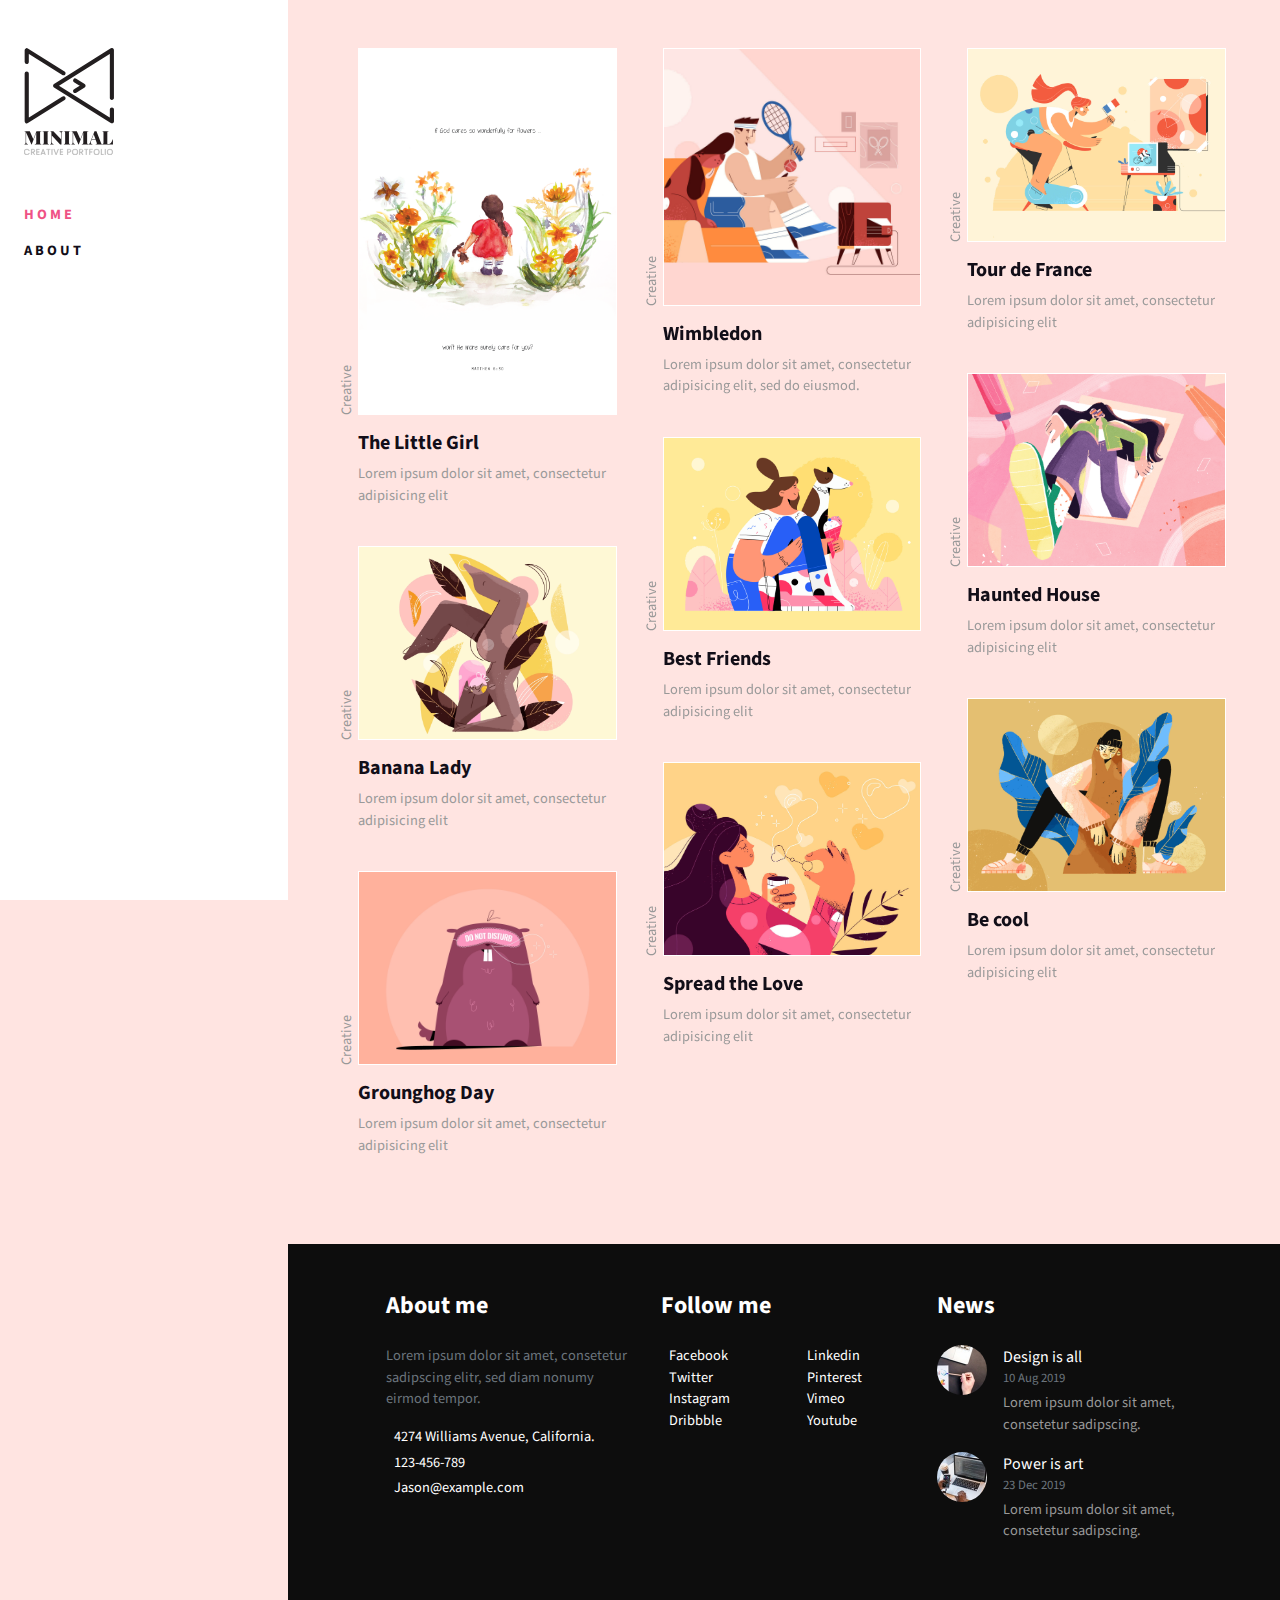
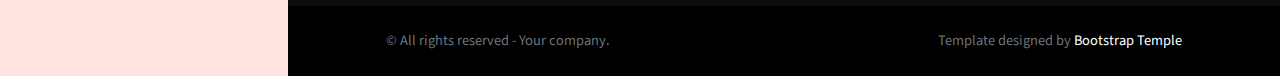
==== commit 9ca95696: "updated files" ====
--- a/index.html
+++ b/index.html
@@ -70,15 +70,15 @@
                 <div class="position-relative">
                   <ul class="list-inline listing-tags m-0">
                     <li class="list-inline-item"><a class="reset-anchor font-weight-normal text-gray text-small" href="detail.html">Creative</a></li>
-                  </ul><a class="reset-anchor d-block listing-img-holder" href="detail.html"><img class="img-fluid" src="img/portfolio-1.jpg" alt="">
-                    <p class="mb-0 text-primary small d-flex align-items-center listing-btn"> <span>Look inside</span>
-                      <svg class="svg-icon text-primary svg-icon-sm ml-2">
-                        <use xlink:href="#arrow-right-1"> </use>
-                      </svg>
-                    </p></a>
-                </div>
-                <div class="py-3"><a class="reset-anchor" href="detail.html">
-                    <h2 class="h5 listing-item-heading">Treasure</h2></a>
+                  </ul><a class="reset-anchor d-block listing-img-holder" href="detail.html"><img class="img-fluid" src="img/the-little-girl-series/designs-01.png" alt="">
+                    <p class="mb-0 text-primary small d-flex align-items-center listing-btn"> <span>Look inside</span>
+                      <svg class="svg-icon text-primary svg-icon-sm ml-2">
+                        <use xlink:href="#arrow-right-1"> </use>
+                      </svg>
+                    </p></a>
+                </div>
+                <div class="py-3"><a class="reset-anchor" href="detail.html">
+                    <h2 class="h5 listing-item-heading">The Little Girl</h2></a>
                   <p class="text-small mb-0 listing-item-description">Lorem ipsum dolor sit amet, consectetur adipisicing elit</p>
                 </div>
               </div>
--- a/css/style.default.css
+++ b/css/style.default.css
@@ -1,17 +1,17 @@
-/*
-=========================================
-=========================================
-
-   Minimal | Bootstrap portfolio template
-
-=========================================
+/*
+=========================================
+=========================================
+
+   Minimal | Bootstrap portfolio template
+
+=========================================
 ========================================= */
-/*
-*
-* ==========================================
-* GENERAL
-* ==========================================
-*
+/*
+*
+* ==========================================
+* GENERAL
+* ==========================================
+*
 */
 .text-small {
   font-size: 0.9rem !important;
@@ -19,6 +19,7 @@
 
 body {
   overflow-x: hidden;
+  background: #ffe4e1 !important;
 }
 
 .page-holder {
@@ -41,12 +42,12 @@
   margin-left: 18rem;
 }
 
-/*
-*
-* ==========================================
-* SIDEBAR
-* ==========================================
-*
+/*
+*
+* ==========================================
+* SIDEBAR
+* ==========================================
+*
 */
 .sidebar {
   width: 18rem;
@@ -226,10 +227,10 @@
   font-weight: 700;
 }
 
-/*
-* ===================================================
-*    Custom Orion Icons
-* ===================================================
+/*
+* ===================================================
+*    Custom Orion Icons
+* ===================================================
 */
 .svg-icon {
   width: 32px;
@@ -260,14 +261,14 @@
   height: 24px;
 }
 
-/*
-* ===================================================
-*    Custom Bootstrapious Utils
-* ===================================================
+/*
+* ===================================================
+*    Custom Bootstrapious Utils
+* ===================================================
 */
-/*
-   Text utils
-   ------------------------
+/*
+   Text utils
+   ------------------------
 */
 .text-uppercase {
   text-transform: uppercase;
@@ -303,9 +304,9 @@
   color: inherit;
 }
 
-/*
-    Rounded corners - lg, sm
-   ------------------------
+/*
+    Rounded corners - lg, sm
+   ------------------------
 */
 .rounded-lg {
   border-radius: 0.3rem;
@@ -319,9 +320,9 @@
   border-radius: 10rem;
 }
 
-/*
-    Responsive borders - border-[breakpoint]
-   ------------------------
+/*
+    Responsive borders - border-[breakpoint]
+   ------------------------
 */
 .border {
   border: 1px solid #dee2e6 !important;
@@ -351,9 +352,9 @@
   }
 }
 
-/*
-    Opacity helpers - .opacity-[1-9]
-    ------------------------
+/*
+    Opacity helpers - .opacity-[1-9]
+    ------------------------
 */
 .opacity-1 {
   opacity: 0.1;
@@ -395,9 +396,9 @@
   opacity: 1;
 }
 
-/*
-    Z-index helpers - .z-index-[10-50]
-    ------------------------
+/*
+    Z-index helpers - .z-index-[10-50]
+    ------------------------
 */
 .z-index-10 {
   z-index: 10;
@@ -419,9 +420,9 @@
   z-index: 50;
 }
 
-/*
-     Letter spacing helpers - .letter-spacing-[0-5]
-    ------------------------
+/*
+     Letter spacing helpers - .letter-spacing-[0-5]
+    ------------------------
 */
 .letter-spacing-0 {
   letter-spacing: 0 !important;
@@ -447,9 +448,9 @@
   letter-spacing: 0.5em;
 }
 
-/*
-     Colours and backgrounds
-    ------------------------
+/*
+     Colours and backgrounds
+    ------------------------
 */
 .text-hover-primary {
   -webkit-transition: all 0.2s ease-in-out;
@@ -771,9 +772,9 @@
   background-color: #e0e0e0;
 }
 
-/*
-     Transparent overlays
-    ------------------------
+/*
+     Transparent overlays
+    ------------------------
 */
 .overlay-content {
   position: relative;
@@ -1079,9 +1080,9 @@
   display: none;
 }
 
-/*
-     Other
-    ------------------------
+/*
+     Other
+    ------------------------
 */
 .overflow-visible {
   overflow: visible !important;
@@ -1106,12 +1107,12 @@
   color: #999 !important;
 }
 
-/*
-
-=====================
-STYLE SWITCHER FOR DEMO
-=====================
-
+/*
+
+=====================
+STYLE SWITCHER FOR DEMO
+=====================
+
 */
 #style-switch-button {
   position: fixed;
@@ -1136,26 +1137,26 @@
   color: #495057;
 }
 
-/* ========================================= 
-   
-      THEMING OF THE BOOTSTRAP COMPONENTS           
-
-   ========================================= 
-   
-    1 - NAVBAR
-    2 - BUTTONS
-    3 - TYPE
-    4 - PAGINATION
-    5 - UTILITIES
-    6 - FORMS
-    7 - CODE
-    8 - NAV
-    9 - CARD
-    10 - DROPDOWNS
-   
+/* ========================================= 
+   
+      THEMING OF THE BOOTSTRAP COMPONENTS           
+
+   ========================================= 
+   
+    1 - NAVBAR
+    2 - BUTTONS
+    3 - TYPE
+    4 - PAGINATION
+    5 - UTILITIES
+    6 - FORMS
+    7 - CODE
+    8 - NAV
+    9 - CARD
+    10 - DROPDOWNS
+   
 */
-/*
- * 1. NAVBAR
+/*
+ * 1. NAVBAR
  */
 .navbar {
   padding: 0.5rem 1rem;
@@ -1257,8 +1258,8 @@
   color: rgba(255, 255, 255, 0.5);
 }
 
-/*
- * 2. BUTTONS
+/*
+ * 2. BUTTONS
  */
 .btn {
   font-weight: 400;
@@ -1866,8 +1867,8 @@
   border-radius: 0.2rem;
 }
 
-/*
- * 3. TYPE  
+/*
+ * 3. TYPE  
  */
 body {
   font-family: "Source Sans Pro", sans-serif;
@@ -2005,8 +2006,8 @@
   color: #eb2364 !important;
 }
 
-/*
- * 4. PAGINATION
+/*
+ * 4. PAGINATION
  */
 .page-item:first-child .page-link {
   border-top-left-radius: 0.25rem;
@@ -2084,8 +2085,8 @@
   border-bottom-right-radius: 0.2rem;
 }
 
-/*
-* 5. UTILITIES
+/*
+* 5. UTILITIES
 */
 .bg-primary {
   background-color: #ef5285 !important;
@@ -2363,8 +2364,8 @@
   box-shadow: 0 1rem 3rem rgba(0, 0, 0, 0.175) !important;
 }
 
-/*
-  * 6. FORMS
+/*
+  * 6. FORMS
   */
 .form-control {
   padding: 0.375rem 1.5rem;
@@ -2713,16 +2714,16 @@
   background-color: rgba(239, 82, 133, 0.5);
 }
 
-/*
-* 7.CODE
+/*
+* 7.CODE
 */
 code {
   font-size: 87.5%;
   color: #e83e8c;
 }
 
-/*
-* 8. NAV
+/*
+* 8. NAV
 */
 .nav-link {
   padding: 0.5rem 1rem;
@@ -2770,8 +2771,8 @@
   background-color: #ef5285;
 }
 
-/*
-* 9. CARD
+/*
+* 9. CARD
 */
 .card {
   background-color: #fff;
@@ -2879,8 +2880,8 @@
   }
 }
 
-/*
-* 10. DROPDOWNS
+/*
+* 10. DROPDOWNS
 */
 .dropdown-menu {
   min-width: 10rem;
